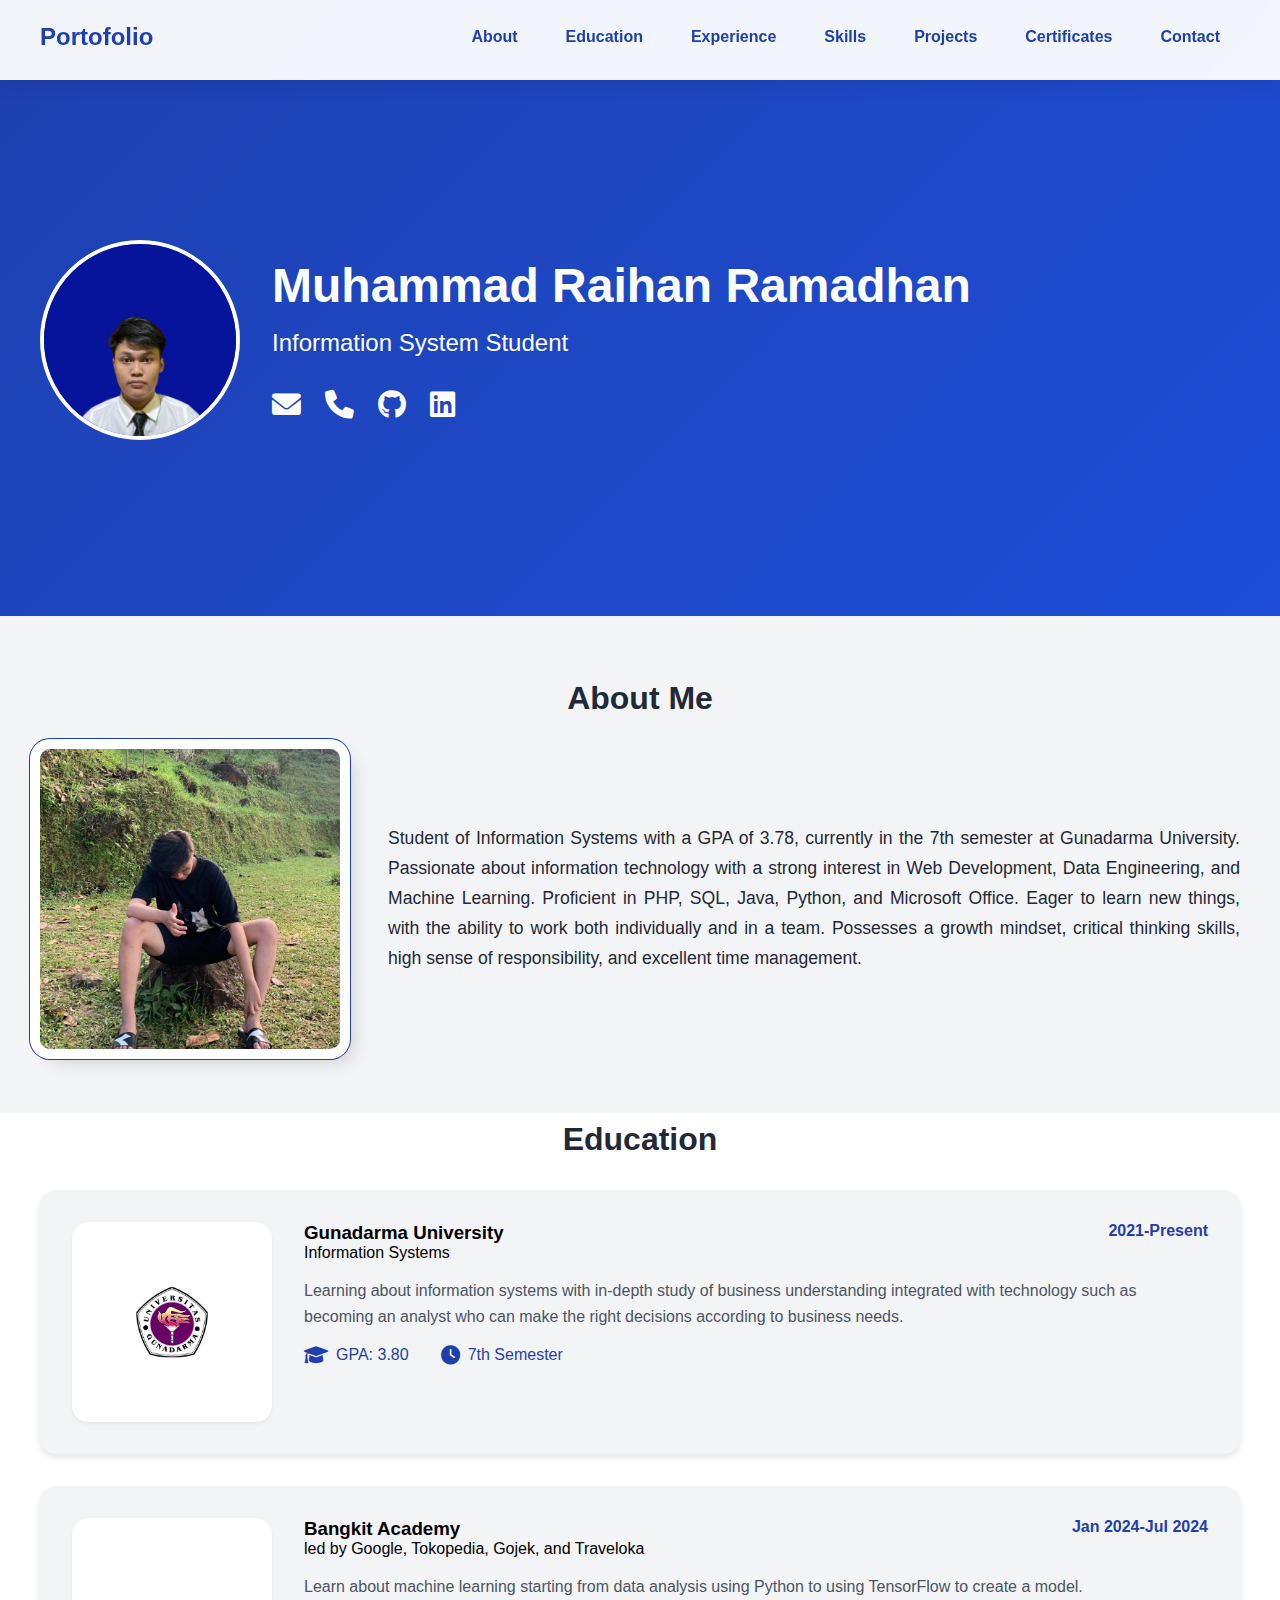
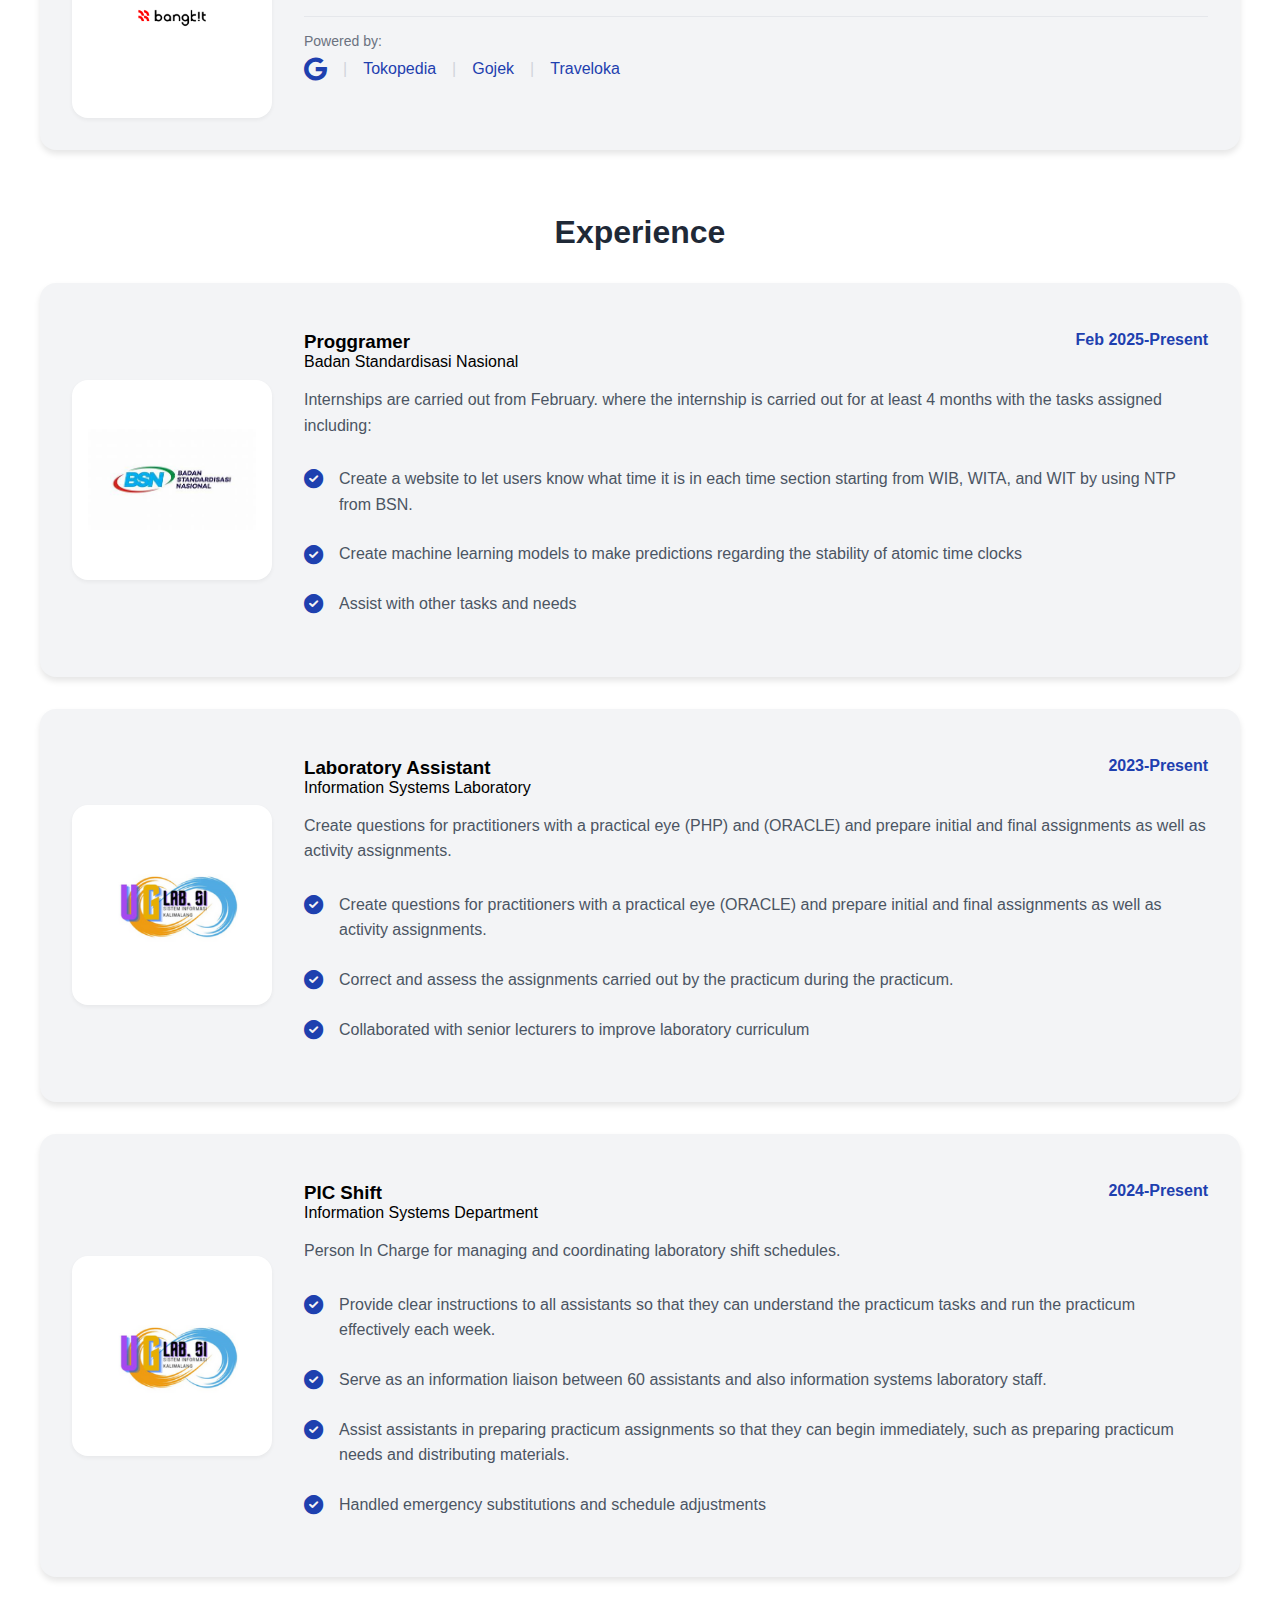
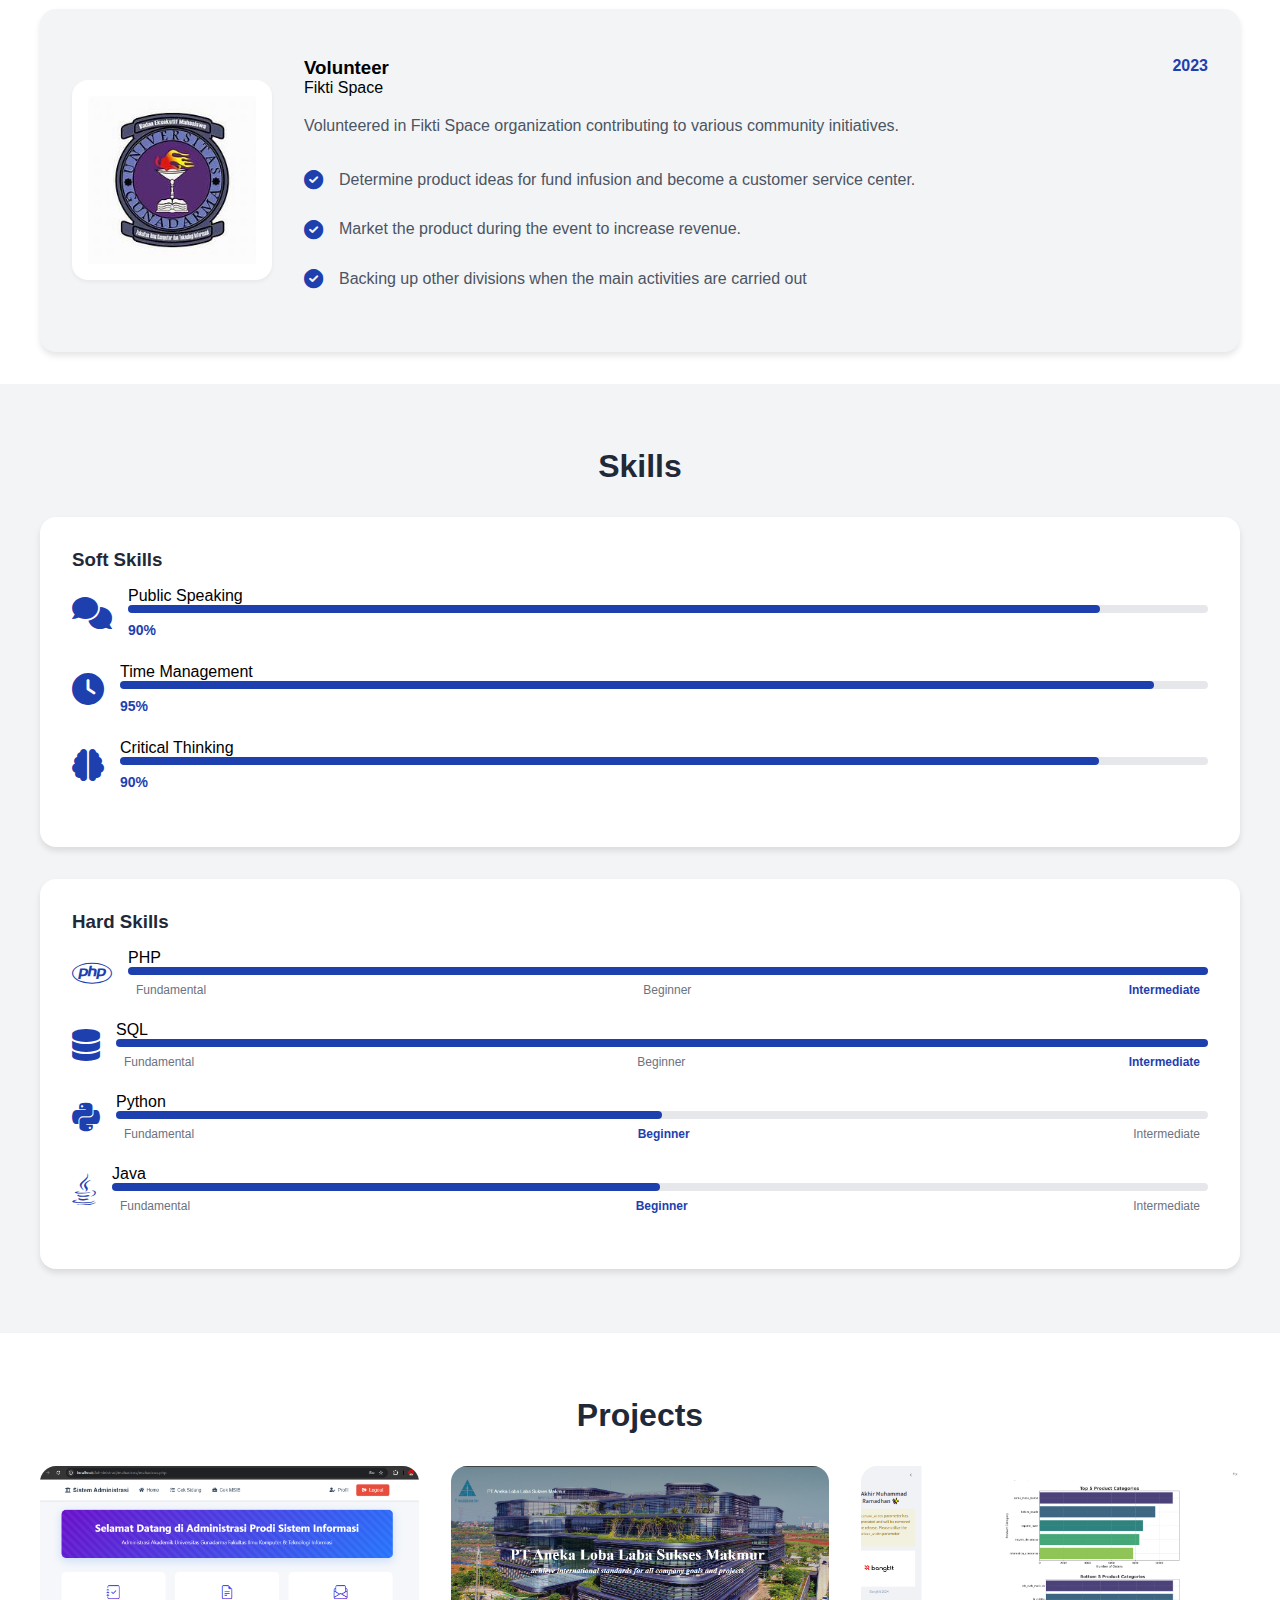
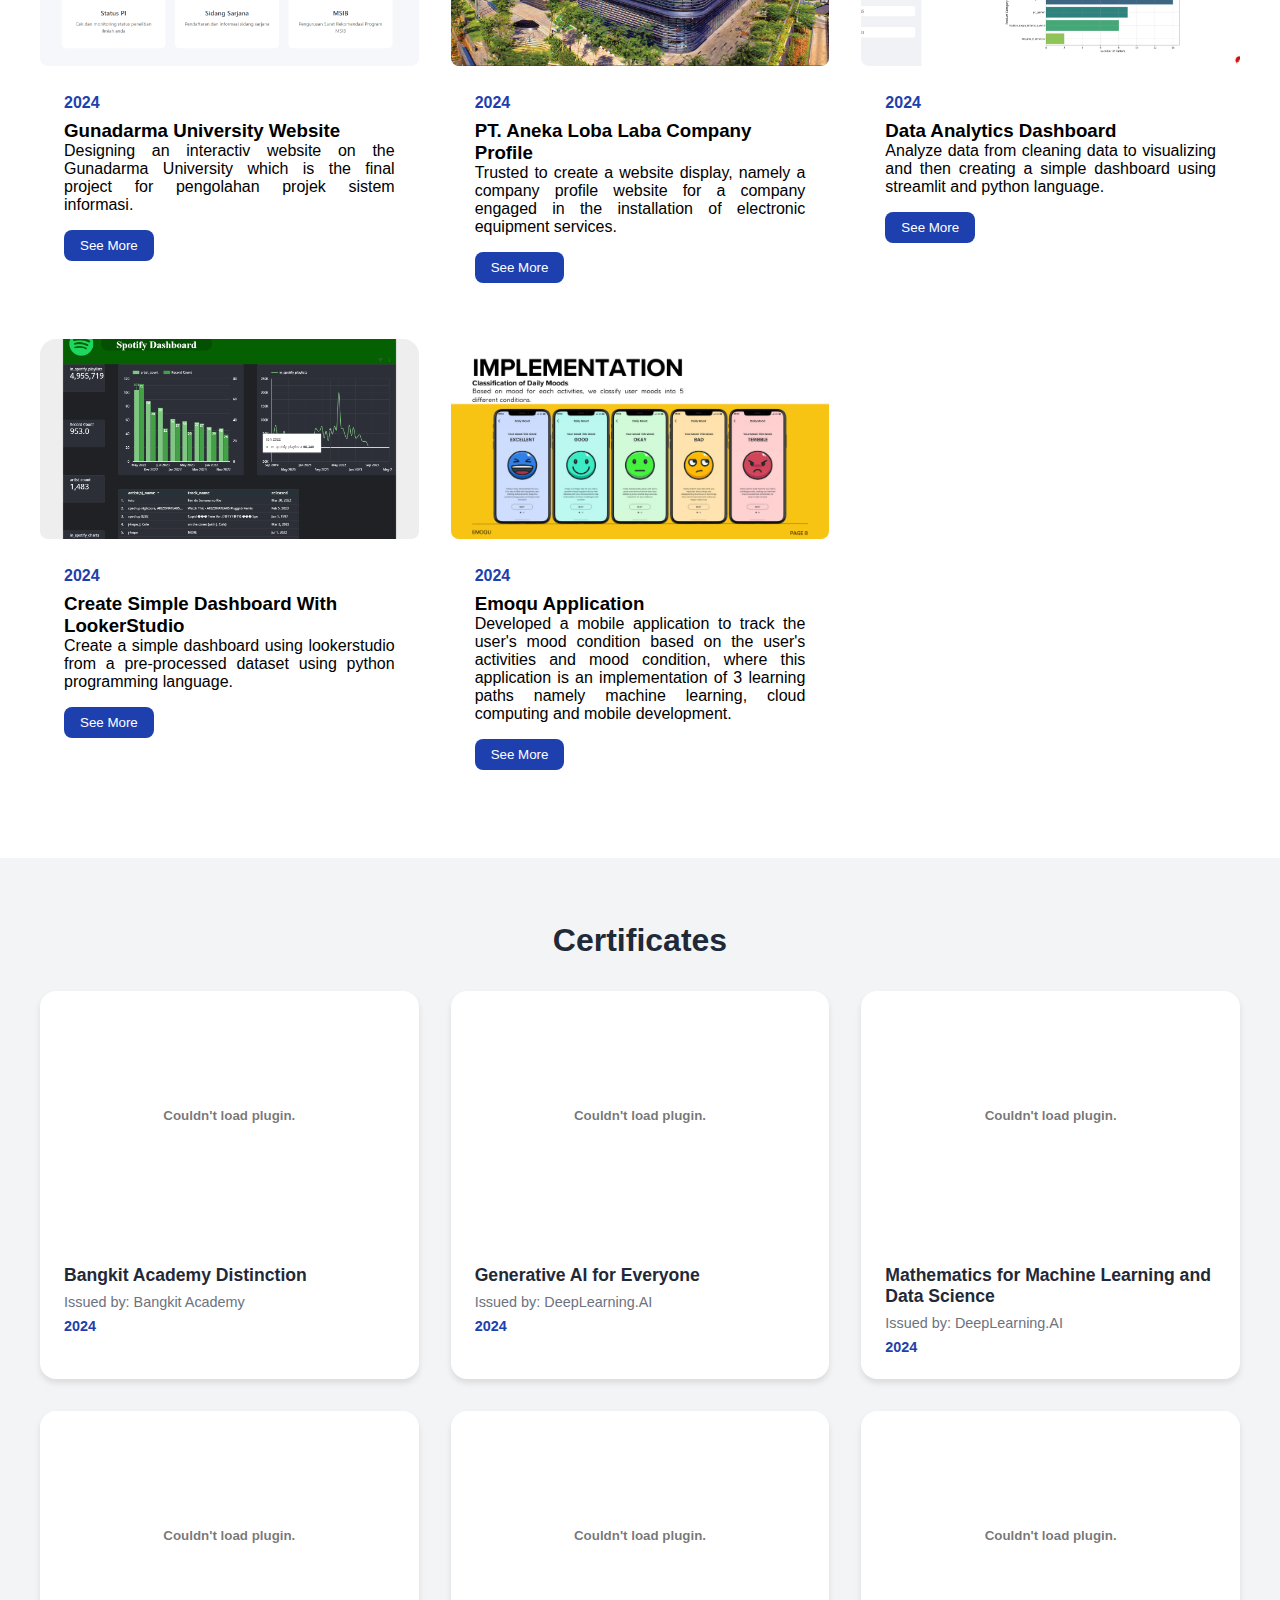
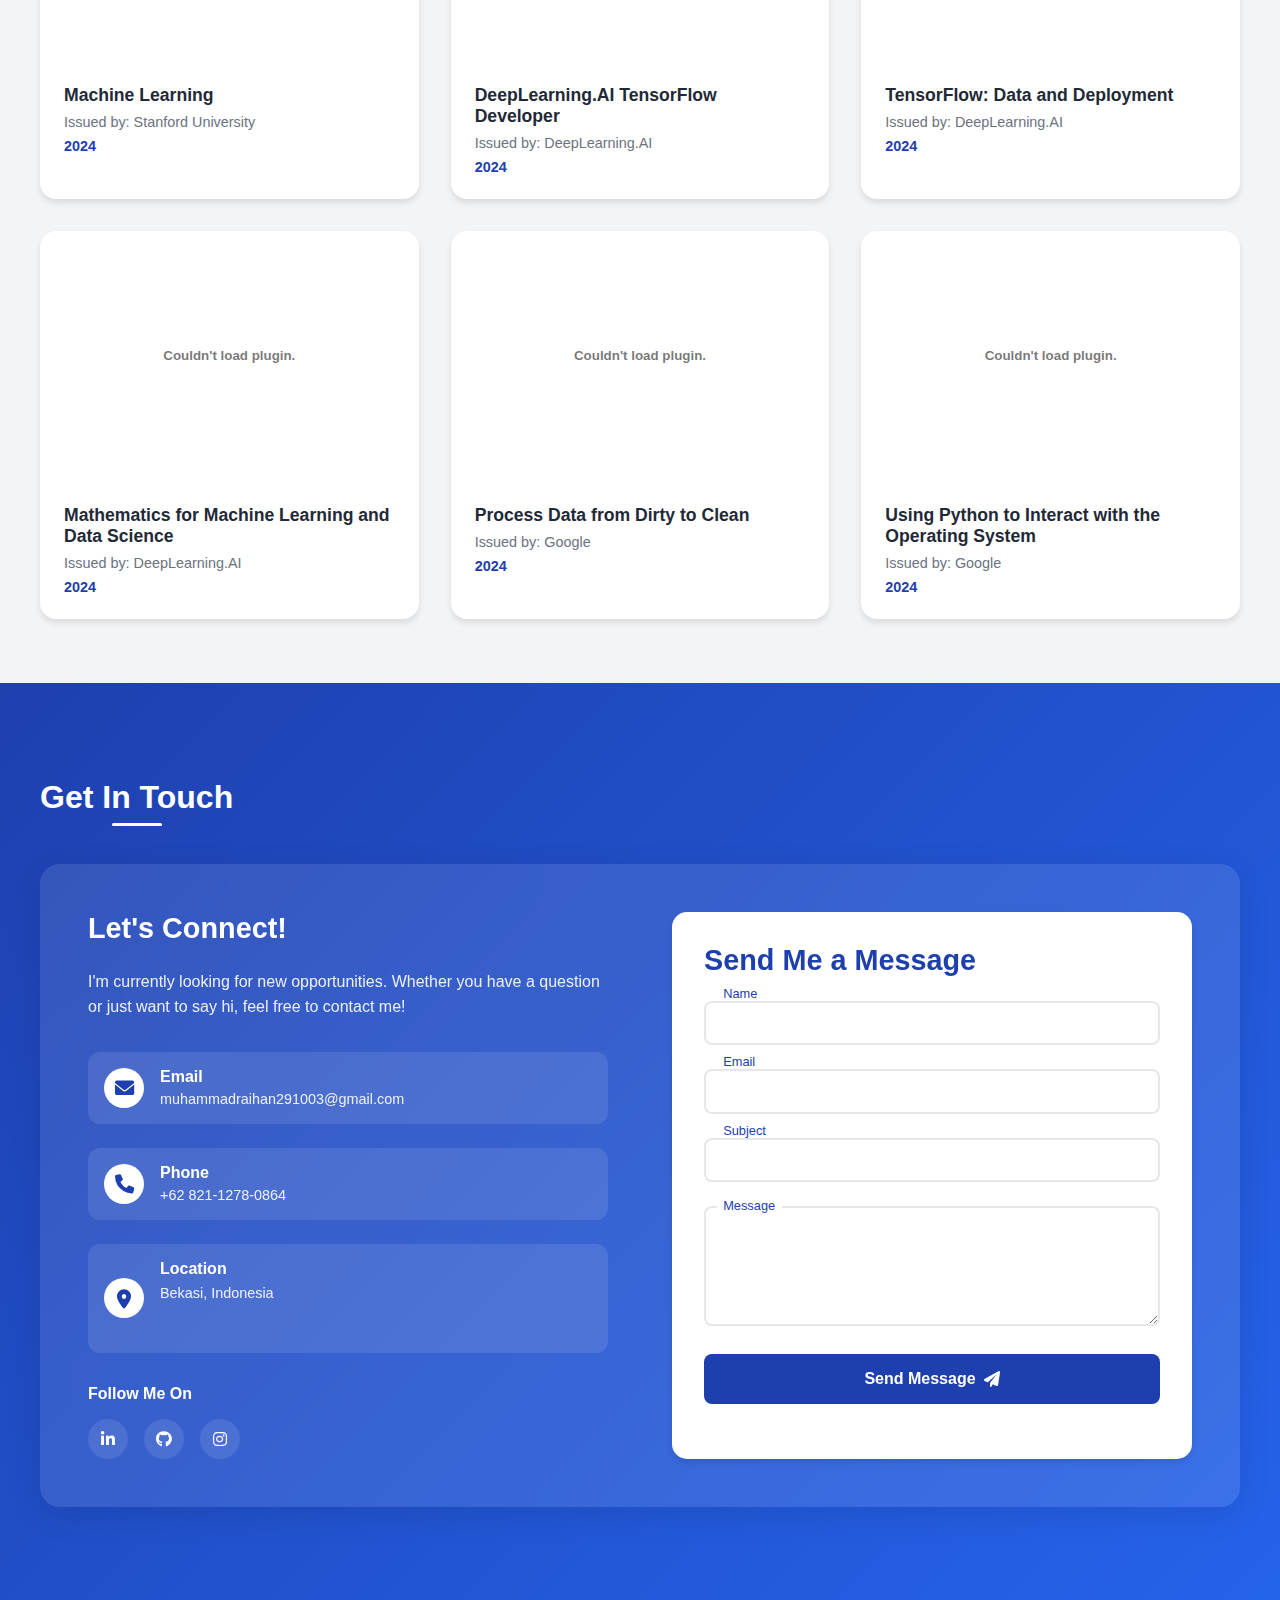
==== portofolio.html @ 4ca91f0f "Add Files" ====
<!DOCTYPE html>
<html lang="en">
  <head>
    <meta charset="UTF-8" />
    <meta name="viewport" content="width=device-width, initial-scale=1.0" />
    <title>Muhammad Raihan Ramadhan - Portfolio</title>
    <link
      rel="stylesheet"
      href="https://cdnjs.cloudflare.com/ajax/libs/font-awesome/6.0.0/css/all.min.css"
    />
    <link rel="icon" href="images\LogoPorto.png" type="image/png"/>
    <link rel="stylesheet" href="style.css" />
    <script src="https://cdn.jsdelivr.net/npm/@emailjs/browser@3/dist/email.min.js"></script>
    <script src="https://cdnjs.cloudflare.com/ajax/libs/gsap/3.12.2/gsap.min.js"></script>

  </head>

  <style>
  .success-animation {
  position: fixed;
  top: 50%;
  left: 50%;
  transform: translate(-50%, -50%);
  background: rgba(255, 255, 255, 0.95);
  padding: 2rem;
  border-radius: 10px;
  box-shadow: 0 0 20px rgba(0, 0, 0, 0.1);
  z-index: 1000;
  text-align: center;
}

.success-checkmark {
  width: 80px;
  height: 80px;
  margin: 0 auto;
}

.success-checkmark .check-icon {
  width: 80px;
  height: 80px;
  position: relative;
  border-radius: 50%;
  box-sizing: content-box;
  border: 4px solid #4caf50;
}

.success-checkmark .check-icon::before {
  top: 3px;
  left: -2px;
  width: 30px;
  transform-origin: 100% 50%;
  border-radius: 100px 0 0 100px;
}

.success-checkmark .check-icon::after {
  top: 0;
  left: 30px;
  width: 60px;
  transform-origin: 0 50%;
  border-radius: 0 100px 100px 0;
  animation: rotate-circle 4.25s ease-in;
}

.success-checkmark .check-icon::before,
.success-checkmark .check-icon::after {
  content: "";
  height: 100px;
  position: absolute;
  background: #ffffff;
  transform: rotate(-45deg);
}

.success-checkmark .check-icon .icon-line {
  height: 5px;
  background-color: #4caf50;
  display: block;
  border-radius: 2px;
  position: absolute;
  z-index: 10;
}

.success-checkmark .check-icon .icon-line.line-tip {
  top: 46px;
  left: 14px;
  width: 25px;
  transform: rotate(45deg);
  animation: icon-line-tip 0.75s;
}

.success-checkmark .check-icon .icon-line.line-long {
  top: 38px;
  right: 8px;
  width: 47px;
  transform: rotate(-45deg);
  animation: icon-line-long 0.75s;
}

.success-checkmark .check-icon .icon-circle {
  top: -4px;
  left: -4px;
  z-index: 10;
  width: 80px;
  height: 80px;
  border-radius: 50%;
  position: absolute;
  box-sizing: content-box;
  border: 4px solid rgba(76, 175, 80, 0.5);
}

.success-checkmark .check-icon .icon-fix {
  top: 8px;
  width: 5px;
  left: 26px;
  z-index: 1;
  height: 85px;
  position: absolute;
  transform: rotate(-45deg);
  background-color: #ffffff;
}
  </style>

  <body>

    <!-- Navigation Bar HTML -->
<nav class="main-nav">
  <div class="nav-container">
    <div class="nav-logo">
      <a href="#" class="logo-text">Portofolio</a>
    </div>
    <div class="nav-links">
      <a href="#about" class="nav-link">
        <!-- <span class="nav-icon"><i class="fas fa-user"></i></span> -->
        <span class="nav-text">About</span>
      </a>
      <a href="#education" class="nav-link">
        <!-- <span class="nav-icon"><i class="fas fa-graduation-cap"></i></span> -->
        <span class="nav-text">Education</span>
      </a>
      <a href="#experience" class="nav-link">
        <!-- <span class="nav-icon"><i class="fas fa-graduation-cap"></i></span> -->
        <span class="nav-text">Experience</span>
      </a>
      <a href="#skills" class="nav-link">
        <!-- <span class="nav-icon"><i class="fas fa-chart-bar"></i></span> -->
        <span class="nav-text">Skills</span>
      </a>
      <a href="#project" class="nav-link">
        <!-- <span class="nav-icon"><i class="fas fa-code"></i></span> -->
        <span class="nav-text">Projects</span>
      </a>
      <a href="#certificates" class="nav-link">
        <span class="nav-text">Certificates</span>
      </a>
      <a href="#contact" class="nav-link">
        <!-- <span class="nav-icon"><i class="fas fa-envelope"></i></span> -->
        <span class="nav-text">Contact</span>
      </a>
      <div class="nav-indicator"></div>
    </div>
  </div>
</nav>
    
    <!-- Hero Section -->
    <section class="hero">
      <div class="hero-content">
        <img
          src="images\profil.jpg"
          alt="Muhammad Raihan Ramadhan"
          class="profile-pic"
        />
        <div class="hero-text">
          <h1>Muhammad Raihan Ramadhan</h1>
          <p>Information System Student</p>
          <div class="social-links">
            <a href="mailto:muhammadraihan291003@gmail.com" title="Email">
              <i class="fas fa-envelope"></i>
            </a>
            <a href="tel:+6282112780864" title="Phone">
              <i class="fas fa-phone"></i>
            </a>
            <a href="https://github.com/raihanrama" title="GitHub">
              <i class="fab fa-github"></i>
            </a>
            <a href="https://www.linkedin.com/in/muhammad-raihan-ramadhan-3735b5293/" title="LinkedIn">
              <i class="fab fa-linkedin"></i>
            </a>
          </div>
        </div>
      </div>
    </section>

    <!-- About Section -->
    <section id = "about" class="about">
      <div class="container">
        <h2 class="section-title">About Me</h2>
        <div class="about-content">
          <div class="photo-frame">
            <div class="frame-border">
              <img
                src="images\about.jpeg"
                alt="Muhammad Raihan Ramadhan"
                class="about-photo"
              />
              <div class="frame-overlay"></div>
            </div>
          </div>
          <div class="about-text">
            <p>
              Student of Information Systems with a GPA of 3.78, currently in
              the 7th semester at Gunadarma University. Passionate about
              information technology with a strong interest in Web Development,
              Data Engineering, and Machine Learning. Proficient in PHP, SQL,
              Java, Python, and Microsoft Office. Eager to learn new things,
              with the ability to work both individually and in a team.
              Possesses a growth mindset, critical thinking skills, high sense
              of responsibility, and excellent time management.
            </p>
          </div>
        </div>
      </div>
    </section>

        <!-- Education Section -->
        <section id = "education" class="education" style="background: white;">
          <div class="container">
            <h2 class="section-title">Education</h2>
            <div class="education-card">
              <div class="education-content">
                <div class="education-logo">
                  <img
                    src="images\Gundar.jpg"
                    alt="Gunadarma University Logo"
                    class="institution-logo"
                  />
                </div>
                <div class="education-details">
                  <div class="education-header">
                    <div>
                      <h3>Gunadarma University</h3>
                      <p>Information Systems</p>
                    </div>
                    <p class="education-year">2021-Present</p>
                  </div>
                  <p class="education-description">
                    Learning about information systems with in-depth study of
                    business understanding integrated with technology such as
                    becoming an analyst who can make the right decisions according
                    to business needs.
                  </p>
                  <div class="education-stats">
                    <div class="stat-item">
                      <i class="fas fa-graduation-cap"></i>
                      <span>GPA: 3.80</span>
                    </div>
                    <div class="stat-item">
                      <i class="fas fa-clock"></i>
                      <span>7th Semester</span>
                    </div>
                  </div>
                </div>
              </div>
            </div>
            <div class="education-card">
              <div class="education-content">
                <div class="education-logo">
                  <img
                    src="images\bangkit.png"
                    alt="Bangkit Academy Logo"
                    class="institution-logo"
                  />
                </div>
                <div class="education-details">
                  <div class="education-header">
                    <div>
                      <h3>Bangkit Academy</h3>
                      <p>led by Google, Tokopedia, Gojek, and Traveloka</p>
                    </div>
                    <p class="education-year">Jan 2024-Jul 2024</p>
                  </div>
                  <p class="education-description">
                    Learn about machine learning starting from data analysis using
                    Python to using TensorFlow to create a model.
                  </p>
                  <div class="partners">
                    <span class="partner-label">Powered by:</span>
                    <div class="partner-logos">
                      <i class="fab fa-google" title="Google"></i>
                      <span class="partner-divider">|</span>
                      <span class="partner-text">Tokopedia</span>
                      <span class="partner-divider">|</span>
                      <span class="partner-text">Gojek</span>
                      <span class="partner-divider">|</span>
                      <span class="partner-text">Traveloka</span>
                    </div>
                  </div>
                </div>
              </div>
            </div>
          </div>
        </section>

        <!-- Experience Section -->
<section id="experience" class="experience" style="background: white;">
  <div class="container">
    <h2 class="section-title">Experience</h2>

            <!-- BSN Proggramer Experience -->
            <div class="experience-card">
              <div class="experience-content">
                <div class="experience-logo">
                  <img
                    src="images\BSN.jpeg"
                    alt="BSN Logo"
                    class="institution-logo"
                  />
                </div>
                <div class="experience-details">
                  <div class="experience-header">
                    <div>
                      <h3>Proggramer</h3>
                      <p>Badan Standardisasi Nasional</p>
                    </div>
                    <p class="experience-year">Feb 2025-Present</p>
                  </div>
                  <div class="experience-description">
                    <p>Internships are carried out from February. where the internship is carried out for at least 4 months with the tasks assigned including:</p>
                    <ul class="experience-points">
                      <li>
                        <i class="fas fa-check-circle"></i>
                        <span>Create a website to let users know what time it is in each time section starting from WIB, WITA, and WIT by using NTP from BSN.</span>
                      </li>
                      <li>
                        <i class="fas fa-check-circle"></i>
                        <span>Create machine learning models to make predictions regarding the stability of atomic time clocks</span>
                      </li>
                      <li>
                        <i class="fas fa-check-circle"></i>
                        <span>Assist with other tasks and needs</span>
                      </li>
                    </ul>
                  </div>
                </div>
              </div>
            </div>
    
    <!-- Laboratory Assistant Experience -->
    <div class="experience-card">
      <div class="experience-content">
        <div class="experience-logo">
          <img
            src="images\labsi.png"
            alt="Laboratory Logo"
            class="institution-logo"
          />
        </div>
        <div class="experience-details">
          <div class="experience-header">
            <div>
              <h3>Laboratory Assistant</h3>
              <p>Information Systems Laboratory</p>
            </div>
            <p class="experience-year">2023-Present</p>
          </div>
          <div class="experience-description">
            <p>Create questions for practitioners with a practical eye (PHP) and (ORACLE) and prepare initial and final assignments as well as activity assignments.</p>
            <ul class="experience-points">
              <li>
                <i class="fas fa-check-circle"></i>
                <span>Create questions for practitioners with a practical eye (ORACLE) and prepare initial and final assignments as well as activity assignments.</span>
              </li>
              <li>
                <i class="fas fa-check-circle"></i>
                <span>Correct and assess the assignments carried out by the practicum during the practicum.</span>
              </li>
              <li>
                <i class="fas fa-check-circle"></i>
                <span>Collaborated with senior lecturers to improve laboratory curriculum</span>
              </li>
            </ul>
          </div>
        </div>
      </div>
    </div>

    <!-- PIC Shift Experience -->
    <div class="experience-card">
      <div class="experience-content">
        <div class="experience-logo">
          <img
            src="images\labsi.png"
            alt="PIC Shift Logo"
            class="institution-logo"
          />
        </div>
        <div class="experience-details">
          <div class="experience-header">
            <div>
              <h3>PIC Shift</h3>
              <p>Information Systems Department</p>
            </div>
            <p class="experience-year">2024-Present</p>
          </div>
          <div class="experience-description">
            <p>Person In Charge for managing and coordinating laboratory shift schedules.</p>
            <ul class="experience-points">
              <li>
                <i class="fas fa-check-circle"></i>
                <span>Provide clear instructions to all assistants so that they can understand the practicum tasks and run the practicum effectively each week. 
                </span>
              </li>
              <li>
                <i class="fas fa-check-circle"></i>
                <span>Serve as an information liaison between 60 assistants and also information systems laboratory staff.</span>
              </li>
              <li>
                <i class="fas fa-check-circle"></i>
                <span>Assist assistants in preparing practicum assignments so that they can begin immediately, such as preparing practicum needs and distributing materials.</span>
              </li>
              <li>
                <i class="fas fa-check-circle"></i>
                <span>Handled emergency substitutions and schedule adjustments</span>
              </li>
            </ul>
          </div>
        </div>
      </div>
    </div>

    <!-- Volunteer Fikti Space Experience -->
    <div class="experience-card">
      <div class="experience-content">
        <div class="experience-logo">
          <img
            src="images\Bem.png"
            alt="Fikti Space Logo"
            class="institution-logo"
          />
        </div>
        <div class="experience-details">
          <div class="experience-header">
            <div>
              <h3>Volunteer</h3>
              <p>Fikti Space</p>
            </div>
            <p class="experience-year">2023</p>
          </div>
          <div class="experience-description">
            <p>Volunteered in Fikti Space organization contributing to various community initiatives.</p>
            <ul class="experience-points">
              <li>
                <i class="fas fa-check-circle"></i>
                <span>Determine product ideas for fund infusion and become a customer service center.</span>
              </li>
              <li>
                <i class="fas fa-check-circle"></i>
                <span>Market the product during the event to increase revenue.</span>
              </li>
              <li>
                <i class="fas fa-check-circle"></i>
                <span>Backing up other divisions when the main activities are carried out</span>
              </li>
            </ul>
          </div>
        </div>
      </div>
    </div>
  </div>
</section>

    <!-- Skills Section -->
    <section id = "skills" class="skills">
      <div class="container">
        <h2 class="section-title">Skills</h2>
        <div class="skills-grid">
          <div class="skill-category">
            <h3>Soft Skills</h3>
            <div class="skill-item">
              <i class="fas fa-comments skill-icon"></i>
              <div class="skill-info">
                <p>Public Speaking</p>
                <div class="progress-bar">
                  <div
                    class="progress"
                    style="width: 90%"
                    data-tooltip="90%"
                  ></div>
                </div>
                <span class="skill-percentage">90%</span>
              </div>
            </div>
            <div class="skill-item">
              <i class="fas fa-clock skill-icon"></i>
              <div class="skill-info">
                <p>Time Management</p>
                <div class="progress-bar">
                  <div
                    class="progress"
                    style="width: 95%"
                    data-tooltip="95%"
                  ></div>
                </div>
                <span class="skill-percentage">95%</span>
              </div>
            </div>
            <div class="skill-item">
              <i class="fas fa-brain skill-icon"></i>
              <div class="skill-info">
                <p>Critical Thinking</p>
                <div class="progress-bar">
                  <div
                    class="progress"
                    style="width: 90%"
                    data-tooltip="90%"
                  ></div>
                </div>
                <span class="skill-percentage">90%</span>
              </div>
            </div>
          </div>
          
          <div class="skill-category">
            <h3>Hard Skills</h3>
            <div class="skill-item">
              <i class="fab fa-php skill-icon"></i>
              <div class="skill-info">
                <p>PHP</p>
                <div class="progress-container">
                  <div class="progress-bar">
                    <div class="progress" style="width: 100%"></div>
                  </div>
                  <div class="skill-levels">
                    <span class="level">Fundamental</span>
                    <span class="level">Beginner</span>
                    <span class="level active">Intermediate</span>
                  </div>
                </div>
              </div>
            </div>
            <div class="skill-item">
              <i class="fas fa-database skill-icon"></i>
              <div class="skill-info">
                <p>SQL</p>
                <div class="progress-container">
                  <div class="progress-bar">
                    <div class="progress" style="width: 100%"></div>
                  </div>
                  <div class="skill-levels">
                    <span class="level">Fundamental</span>
                    <span class="level">Beginner</span>
                    <span class="level active">Intermediate</span>
                  </div>
                </div>
              </div>
            </div>
            <div class="skill-item">
              <i class="fab fa-python skill-icon"></i>
              <div class="skill-info">
                <p>Python</p>
                <div class="progress-container">
                  <div class="progress-bar">
                    <div class="progress" style="width: 50%"></div>
                  </div>
                  <div class="skill-levels">
                    <span class="level">Fundamental</span>
                    <span class="level active">Beginner</span>
                    <span class="level">Intermediate</span>
                  </div>
                </div>
              </div>
            </div>
            <div class="skill-item">
              <i class="fab fa-java skill-icon"></i>
              <div class="skill-info">
                <p>Java</p>
                <div class="progress-container">
                  <div class="progress-bar">
                    <div class="progress" style="width: 50%"></div>
                  </div>
                  <div class="skill-levels">
                    <span class="level">Fundamental</span>
                    <span class="level active">Beginner</span>
                    <span class="level">Intermediate</span>
                  </div>
                </div>
              </div>
            </div>
          </div>
        </div>
      </div>
    </section>

    <!-- Projects Section -->
    <section id = "project" class="projects">
      <div class="container">
        <h2 class="section-title">Projects</h2>
        <div class="projects-grid">
          <!-- Gunadarma Project Card -->
          <div class="project-card">
            <img
              src="images\Gunadarma.png"
              alt="Administrasi Gunadarma University Website"
              class="project-image"
            />
            <div class="project-content">
              <div class="project-year">2024</div>
              <h3>Gunadarma University Website</h3>
              <p>
                Designing an interactiv website on the Gunadarma
                University which is the final project for pengolahan projek sistem informasi.
              </p>
              <button
                class="see-more-btn"
                onclick="openModal('gunadarma-modal')"
              >
                See More
              </button>
            </div>
          </div>

          <!-- Loba Laba Project Card -->
          <div class="project-card">
            <img
              src="images\loba-laba.png"
              alt="PT. Aneka Loba Laba Company Profile"
              class="project-image"
            />
            <div class="project-content">
              <div class="project-year">2024</div>
              <h3>PT. Aneka Loba Laba Company Profile</h3>
              <p>
                Trusted to create a website display, namely a company profile
                website for a company engaged in the installation of electronic
                equipment services.
              </p>
              <button
                class="see-more-btn"
                onclick="openModal('lobalaba-modal')"
              >
                See More
              </button>
            </div>
          </div>

          <!-- Analytics Dashboard Project Card -->
          <div class="project-card">
            <img
              src="images\treamlit.png"
              alt="Data Analytics Dashboard"
              class="project-image"
            />
            <div class="project-content">
              <div class="project-year">2024</div>
              <h3>Data Analytics Dashboard</h3>
              <p>
                Analyze data from cleaning data to visualizing and then creating
                a simple dashboard using streamlit and python language.
              </p>
              <button
                class="see-more-btn"
                onclick="openModal('dashboard-modal')"
              >
                See More
              </button>
            </div>
          </div>
          <div class="project-card">
            <img
              src="images\Looker1.png" 
              alt="Dashboard Projek"
              class="project-image"
            />
            <div class="project-content">
              <div class="project-year">2024</div>
              <h3>Create Simple Dashboard With LookerStudio</h3>
              <p>
                Create a simple dashboard using lookerstudio from a pre-processed dataset using python programming language.
              </p>
              <button
                class="see-more-btn"
                onclick="openModal('ml-modal')"
              >
                See More
              </button>
            </div>
          </div>
          
          <!-- Mobile App Project Card -->
          <div class="project-card">
            <img
              src="images\Emoqu4.png"
              alt="Emoqu Application"
              class="project-image"
            />
            <div class="project-content">
              <div class="project-year">2024</div>
              <h3>Emoqu Application</h3>
              <p>
                Developed a mobile application to track the user's mood condition based on the user's activities and mood condition, where this application is an implementation of 3 learning paths namely machine learning, cloud computing and mobile development.
              </p>
              <button
                class="see-more-btn"
                onclick="openModal('mobile-modal')"
              >
                See More
              </button>
            </div>
          </div>
        </div>
      </div>

      <!-- Modal Templates -->
      <div id="gunadarma-modal" class="modal">
        <div class="modal-content">
          <span class="close-btn" onclick="closeModal('gunadarma-modal')"
            >&times;</span
          >
          <h2>Gunadarma University Website UI</h2>
            <div class="project-slider">
              <div class="slides">
                <img src="images\Gunadarma.png" alt="Project Image 1" />
                <img src="images\Gundar2.png" alt="Project Image 2" />
                <img src="images\Gundar3.png" alt="Project Image 3" />
              </div>
              <button
                class="slider-btn prev"
                onclick="slideImage('gunadarma-modal', -1)"
              >
                ❮
              </button>
              <button
                class="slider-btn next"
                onclick="slideImage('gunadarma-modal', 1)"
              >
                ❯
              </button>
            </div>
          </div>
        </div>
      </div>

      <div id="lobalaba-modal" class="modal">
        <div class="modal-content">
          <span class="close-btn" onclick="closeModal('lobalaba-modal')"
            >&times;</span
          >
          <h2>PT. Aneka Loba Laba Company Profile</h2>
            <div class="project-slider">
              <div class="slides">
                <img src="images\loba-laba.png" alt="Project Image 1" />
                <img src="images\loba-laba2.png" alt="Project Image 2" />
                <img src="images\loba-laba3.png" alt="Project Image 3" />
              </div>
              <button
                class="slider-btn prev"
                onclick="slideImage('lobalaba-modal', -1)"
              >
                ❮
              </button>
              <button
                class="slider-btn next"
                onclick="slideImage('lobalaba-modal', 1)"
              >
                ❯
              </button>
            </div>
          </div>
        </div>
      </div>

      <div id="dashboard-modal" class="modal">
        <div class="modal-content">
          <span class="close-btn" onclick="closeModal('dashboard-modal')"
            >&times;</span
          >
          <h2>Data Analytics Dashboard</h2>
            <div class="project-slider">
              <div class="slides">
                <img src="images\treamlit.png" alt="Project Image 1" />
              </div>
              <button
                class="slider-btn prev"
                onclick="slideImage('dashboard-modal', -1)"
              >
                ❮
              </button>
              <button
                class="slider-btn next"
                onclick="slideImage('dashboard-modal', 1)"
              >
                ❯
              </button>
            </div>
          </div>
        </div>
        <div id="ml-modal" class="modal">
          <div class="modal-content">
            <span class="close-btn" onclick="closeModal('ml-modal')"
              >&times;</span
            >
            <h2>Data Analytics Dashboard</h2>
              <div class="project-slider">
                <div class="slides">
                  <img src="images\Looker1.png" alt="Project Image 1" />
                  <img src="images\Looker2.png" alt="Project Image 1" />
                </div>
                <button
                  class="slider-btn prev"
                  onclick="slideImage('ml-modal', -1)"
                >
                  ❮
                </button>
                <button
                  class="slider-btn next"
                  onclick="slideImage('ml-modal', 1)"
                >
                  ❯
                </button>
              </div>
            </div>
          </div>
        </div>
        <div id="mobile-modal" class="modal">
          <div class="modal-content">
            <span class="close-btn" onclick="closeModal('mobile-modal')">&times;</span>
            <h2>Emoqu Application</h2>
            <div class="project-slider">
              <div class="slides">
                <img src="images\Emoquu.png" alt="ML Project Image 1" />
                <img src="images\Emoqu1.png" alt="ML Project Image 2" />
                <img src="images\Emoqu2.png" alt="ML Project Image 3" />
                <img src="images\Emoqu3.png" alt="ML Project Image 4" />
              </div>
              <button
                class="slider-btn prev"
                onclick="slideImage('mobile-modal', -1)"
              >
                ❮
              </button>
              <button
                class="slider-btn next"
                onclick="slideImage('mobile-modal', 1)"
              >
                ❯
              </button>
            </div>
          </div>
        </div>
      </div>
    </section>

    

    <!-- Certificates Section -->
<section id="certificates" class="certificates" style="background: var(--light-bg); padding: 4rem 2rem;">
  <div class="container">
    <h2 class="section-title">Certificates</h2>
    <div class="certificates-grid">
      <!-- Certificate Card 1 -->
      <div class="certificate-card">
        <div class="certificate-preview">
          <embed src="Sertifikat\[Bangkit 2024 Batch 1] Certificate - M009D4KY2351.pdf" type="application/pdf" width="100%" height="200px" />
          <div class="certificate-overlay">
            <button class="view-btn" onclick="openCertModal('[Bangkit 2024 Batch 1] Certificate - M009D4KY2351.pdf')">
              <i class="fas fa-eye"></i>
            </button>
          </div>
        </div>
        <div class="certificate-info">
          <h3>Bangkit Academy Distinction</h3>
          <p>Issued by: Bangkit Academy</p>
          <p class="cert-date">2024</p>
        </div>
      </div>
      <div class="certificate-card">
        <div class="certificate-preview">
          <embed src="Sertifikat\generative AI.pdf" type="application/pdf" width="100%" height="200px" />
          <div class="certificate-overlay">
            <button class="view-btn" onclick="openCertModal('generative AI.pdf')">
              <i class="fas fa-eye"></i>
            </button>
          </div>
        </div>
        <div class="certificate-info">
          <h3>Generative AI for Everyone</h3>
          <p>Issued by: DeepLearning.AI</p>
          <p class="cert-date">2024</p>
        </div>
      </div>
      <div class="certificate-card">
        <div class="certificate-preview">
          <embed src="Sertifikat\Mathematics for Machine.pdf" type="application/pdf" width="100%" height="200px" />
          <div class="certificate-overlay">
            <button class="view-btn" onclick="openCertModal('Mathematics for Machine.pdf')">
              <i class="fas fa-eye"></i>
            </button>
          </div>
        </div>
        <div class="certificate-info">
          <h3>Mathematics for Machine
            Learning and Data
            Science
            </h3>
          <p>Issued by: DeepLearning.AI</p>
          <p class="cert-date">2024</p>
        </div>
      </div>
      <div class="certificate-card">
        <div class="certificate-preview">
          <embed src="Sertifikat\Machine Learning.pdf" type="application/pdf" width="100%" height="200px" />
          <div class="certificate-overlay">
            <button class="view-btn" onclick="openCertModal('Machine Learning.pdf')">
              <i class="fas fa-eye"></i>
            </button>
          </div>
        </div>
        <div class="certificate-info">
          <h3>Machine Learning</h3>
          <p>Issued by: Stanford University</p>
          <p class="cert-date">2024</p>
        </div>
      </div>
      <div class="certificate-card">
        <div class="certificate-preview">
          <embed src="Sertifikat\DeepLearning.AI.pdf" type="application/pdf" width="100%" height="200px" />
          <div class="certificate-overlay">
            <button class="view-btn" onclick="openCertModal('DeepLearning.AI.pdf')">
              <i class="fas fa-eye"></i>
            </button>
          </div>
        </div>
        <div class="certificate-info">
          <h3>DeepLearning.AI
            TensorFlow Developer
            </h3>
          <p>Issued by: DeepLearning.AI</p>
          <p class="cert-date">2024</p>
        </div>
      </div>
      <div class="certificate-card">
        <div class="certificate-preview">
          <embed src="Sertifikat\TensorFlow Data and.pdf" type="application/pdf" width="100%" height="200px" />
          <div class="certificate-overlay">
            <button class="view-btn" onclick="openCertModal('TensorFlow Data and.pdf')">
              <i class="fas fa-eye"></i>
            </button>
          </div>
        </div>
        <div class="certificate-info">
          <h3>TensorFlow: Data and
            Deployment</h3>
          <p>Issued by: DeepLearning.AI</p>
          <p class="cert-date">2024</p>
        </div>
      </div>
      <div class="certificate-card">
        <div class="certificate-preview">
          <embed src="Sertifikat\Data Scientis.pdf" type="application/pdf" width="100%" height="200px" />
          <div class="certificate-overlay">
            <button class="view-btn" onclick="openCertModal('Data Scientis.pdf')">
              <i class="fas fa-eye"></i>
            </button>
          </div>
        </div>
        <div class="certificate-info">
          <h3>Mathematics for Machine
            Learning and Data
            Science</h3>
          <p>Issued by: DeepLearning.AI</p>
          <p class="cert-date">2024</p>
        </div>
      </div>
      <div class="certificate-card">
        <div class="certificate-preview">
          <embed src="Sertifikat\Process Data from Dirty to Clean.pdf" type="application/pdf" width="100%" height="200px" />
          <div class="certificate-overlay">
            <button class="view-btn" onclick="openCertModal('Process Data from Dirty to Clean.pdf')">
              <i class="fas fa-eye"></i>
            </button>
          </div>
        </div>
        <div class="certificate-info">
          <h3>Process Data from Dirty to Clean
          </h3>
          <p>Issued by: Google</p>
          <p class="cert-date">2024</p>
        </div>
      </div>
      <div class="certificate-card">
        <div class="certificate-preview">
          <embed src="Sertifikat\Using Python to Interact with the Operating.pdf" type="application/pdf" width="100%" height="200px" />
          <div class="certificate-overlay">
            <button class="view-btn" onclick="openCertModal('Using Python to Interact with the Operating.pdf')">
              <i class="fas fa-eye"></i>
            </button>
          </div>
        </div>
        <div class="certificate-info">
          <h3>Using Python to Interact with the Operating
            System            
          </h3>
          <p>Issued by: Google</p>
          <p class="cert-date">2024</p>
        </div>
      </div>
      

    </div>
  </div>

  <!-- Certificate Modal -->
  <div id="certModal" class="cert-modal">
    <div class="cert-modal-content">
      <span class="cert-close-btn">&times;</span>
      <embed id="modalCertificate" src="" type="application/pdf" width="100%" height="100%" />
    </div>
  </div>
</section>


<!-- Contact Section -->
<section id="contact" class="contact">
  <div class="container">
    <h2 class="section-title">Get In Touch</h2>
    <div class="contact-wrapper">
      <div class="contact-info">
        <h3>Let's Connect!</h3>
        <p>I'm currently looking for new opportunities. Whether you have a question or just want to say hi, feel free to contact me!</p>
        
        <div class="contact-details">
          <div class="contact-item">
            <div class="contact-icon">
              <i class="fas fa-envelope"></i>
            </div>
            <div class="contact-text">
              <h4>Email</h4>
              <a href="mailto:muhammadraihan291003@gmail.com">muhammadraihan291003@gmail.com</a>
            </div>
          </div>
          
          <div class="contact-item">
            <div class="contact-icon">
              <i class="fas fa-phone"></i>
            </div>
            <div class="contact-text">
              <h4>Phone</h4>
              <a href="tel:+6282112780864">+62 821-1278-0864</a>
            </div>
          </div>
          
          <div class="contact-item">
            <div class="contact-icon">
              <i class="fas fa-map-marker-alt"></i>
            </div>
            <div class="contact-text">
              <h4>Location</h4>
              <p>Bekasi, Indonesia</p>
            </div>
          </div>
        </div>

        <div class="social-connect">
          <h4>Follow Me On</h4>
          <div class="social-icons">
            <a href="https://www.linkedin.com/in/muhammad-raihan-ramadhan-3735b5293/" class="social-icon" title="LinkedIn">
              <i class="fab fa-linkedin-in"></i>
            </a>
            <a href="https://github.com/raihanrama" class="social-icon" title="GitHub">
              <i class="fab fa-github"></i>
            </a>
            <a href="https://www.instagram.com/raihan.rndm?igsh=MXU3YnBwYWlmbnU4bg%3D%3D&utm_source=qr" class="social-icon" title="Instagram">
              <i class="fab fa-instagram"></i>
            </a>
          </div>
        </div>
      </div>

      <div class="contact-form">
        <h3>Send Me a Message</h3>
        <form id="contactForm">
          <div class="form-group">
            <input type="text" id="name">
            <label for="name">Name</label>
          </div>
          
          <div class="form-group">
            <input type="email" id="email">
            <label for="email">Email</label>
          </div>
          
          <div class="form-group">
            <input type="text" id="subject">
            <label for="subject">Subject</label>
          </div>
          
          <div class="form-group">
            <textarea id="message"></textarea>
            <label for="message">Message</label>
          </div>
          
          <button type="submit" class="submit-btn">
            <span>Send Message</span>
            <i class="fas fa-paper-plane"></i>
          </button>
        </form>
      </div>
    </div>
  </div>
</section>

  </body>
</html>
<script>
  // Modal Functions
  function openModal(modalId) {
    document.getElementById(modalId).style.display = "block";
    document.body.style.overflow = "hidden";
  }

  function closeModal(modalId) {
    document.getElementById(modalId).style.display = "none";
    document.body.style.overflow = "auto";
  }

  // Image Slider Functions
  const sliders = {};

  function initializeSlider(modalId) {
    const modal = document.getElementById(modalId);
    const slides = modal.querySelector(".slides");
    const images = slides.getElementsByTagName("img");

    sliders[modalId] = {
      currentSlide: 0,
      totalSlides: images.length,
    };

    // Set initial position
    updateSlidePosition(modalId);
  }

  function slideImage(modalId, direction) {
    const slider = sliders[modalId];
    slider.currentSlide =
      (slider.currentSlide + direction + slider.totalSlides) %
      slider.totalSlides;
    updateSlidePosition(modalId);
  }

  function updateSlidePosition(modalId) {
    const modal = document.getElementById(modalId);
    const slides = modal.querySelector(".slides");
    const currentSlide = sliders[modalId].currentSlide;
    slides.style.transform = `translateX(-${currentSlide * 100}%)`;
  }

  // Initialize all sliders when the page loads
  document.addEventListener("DOMContentLoaded", () => {
    ["gunadarma-modal", "lobalaba-modal", "dashboard-modal"].forEach(
      (modalId) => {
        initializeSlider(modalId);
      }
    );
  });

  // Close modal when clicking outside
  window.onclick = function (event) {
    if (event.target.classList.contains("modal")) {
      event.target.style.display = "none";
      document.body.style.overflow = "auto";
    }
  };

  // Smooth scrolling for navigation links
document.querySelectorAll('.nav-links a').forEach(link => {
  link.addEventListener('click', e => {
    e.preventDefault();
    const targetId = link.getAttribute('href');
    const targetSection = document.querySelector(targetId);
    
    if (targetSection) {
      targetSection.scrollIntoView({
        behavior: 'smooth'
      });
    }
  });
});

// Active link indicator and scroll effects
const sections = document.querySelectorAll('section[id]');
const navLinks = document.querySelectorAll('.nav-link');
const nav = document.querySelector('.main-nav');
const indicator = document.querySelector('.nav-indicator');

function updateNavigation() {
  const scrollY = window.scrollY + 100;
  
  // Update nav background on scroll
  if (scrollY > 100) {
    nav.classList.add('scrolled');
  } else {
    nav.classList.remove('scrolled');
  }
  
  // Update active link
  sections.forEach(section => {
    const sectionTop = section.offsetTop - 100;
    const sectionBottom = sectionTop + section.offsetHeight;
    
    if (scrollY >= sectionTop && scrollY < sectionBottom) {
      const currentId = section.getAttribute('id');
      navLinks.forEach(link => {
        link.classList.remove('active');
        if (link.getAttribute('href') === `#${currentId}`) {
          link.classList.add('active');
          
          // Update indicator position
          const linkRect = link.getBoundingClientRect();
          indicator.style.width = `${linkRect.width}px`;
          indicator.style.left = `${linkRect.left}px`;
          indicator.style.opacity = '1';
        }
      });
    }
  });
}

window.addEventListener('scroll', updateNavigation);
window.addEventListener('resize', updateNavigation);
document.addEventListener('DOMContentLoaded', updateNavigation);

// Certificate Modal Functions
function openCertModal(certId) {
  const modal = document.getElementById('certModal');
  const modalEmbed = document.getElementById('modalCertificate');
  
  // Set the source based on certId
  modalEmbed.src = `Sertifikat/${certId}`;
  modal.style.display = 'block';
  document.body.style.overflow = 'hidden';
  
  // Add animation class
  modal.classList.add('modal-open');
}

// Close modal when clicking the close button
document.querySelector('.cert-close-btn').onclick = function() {
  closeCertModal();
}

// Close modal when clicking outside
window.onclick = function(event) {
  const modal = document.getElementById('certModal');
  if (event.target == modal) {
    closeCertModal();
  }
}

// Close modal function
function closeCertModal() {
  const modal = document.getElementById('certModal');
  modal.style.display = 'none';
  document.body.style.overflow = 'auto';
  document.getElementById('modalCertificate').src = '';
}

// Escape key to close modal
document.addEventListener('keydown', function(event) {
  if (event.key === 'Escape') {
    closeCertModal();
  }
});

// Inisialisasi EmailJS
// Ganti "YOUR_PUBLIC_KEY" dengan public key EmailJS Anda
emailjs.init("HVWTmQ13-Ruddv5br");

// Fungsi untuk menampilkan animasi sukses
function showSuccessAnimation() {
  // Buat container untuk animasi
  const successContainer = document.createElement('div');
  successContainer.className = 'success-animation';
  successContainer.innerHTML = `
    <div class="success-checkmark">
      <div class="check-icon">
        <span class="icon-line line-tip"></span>
        <span class="icon-line line-long"></span>
        <div class="icon-circle"></div>
        <div class="icon-fix"></div>
      </div>
      <h3>Message Sent Successfully!</h3>
    </div>
  `;
  document.body.appendChild(successContainer);

  // Animasi menggunakan GSAP
  gsap.from('.success-checkmark', {
    scale: 0.5,
    opacity: 0,
    duration: 0.5,
    ease: "back.out(1.7)"
  });

  // Hapus animasi setelah 3 detik
  setTimeout(() => {
    gsap.to('.success-animation', {
      opacity: 0,
      duration: 0.3,
      onComplete: () => successContainer.remove()
    });
  }, 3000);
}

// Handle form submission
document.getElementById('contactForm').addEventListener('submit', function(e) {
  e.preventDefault();

  // Ambil nilai dari form
  const name = document.getElementById('name').value;
  const email = document.getElementById('email').value;
  const subject = document.getElementById('subject').value;
  const message = document.getElementById('message').value;

  // Tampilkan loading state pada tombol
  const submitBtn = document.querySelector('.submit-btn');
  const originalText = submitBtn.innerHTML;
  submitBtn.innerHTML = '<i class="fas fa-spinner fa-spin"></i> Sending...';
  submitBtn.disabled = true;

  // Kirim email menggunakan EmailJS
  // Ganti "YOUR_SERVICE_ID" dan "YOUR_TEMPLATE_ID" dengan ID dari EmailJS
  emailjs.send("service_re8m02p", "template_t27xcne", {
    from_name: name,
    from_email: email,
    subject: subject,
    message: message,
    to_email: "muhammadraihan291003@gmail.com"
  }).then(
    function(response) {
      console.log("SUCCESS", response);
      submitBtn.innerHTML = originalText;
      submitBtn.disabled = false;
      
      // Reset form
      document.getElementById('contactForm').reset();
      
      // Tampilkan animasi sukses
      showSuccessAnimation();
    },
    function(error) {
      console.log("FAILED", error);
      submitBtn.innerHTML = originalText;
      submitBtn.disabled = false;
      alert("Failed to send message. Please try again.");
    }
  );
});

</script>
---- style.css ----
* {
  margin: 0;
  padding: 0;
  box-sizing: border-box;
  font-family: "Segoe UI", Tahoma, Geneva, Verdana, sans-serif;
}

:root {
  --primary-color: #1e40af;
  --secondary-color: #1d4ed8;
  --light-bg: #f3f4f6;
  --dark-text: #1f2937;
}

/* Navigasi */
.main-nav {
  position: fixed;
  top: 0;
  left: 0;
  right: 0;
  background: rgba(255, 255, 255, 0.95);
  backdrop-filter: blur(10px);
  padding: 1rem 2rem;
  box-shadow: 0 2px 20px rgba(0, 0, 0, 0.1);
  z-index: 1000;
  transition: all 0.3s ease;
  height: 5rem;
}

section[id] {
  scroll-margin-top: 5rem; /* Sesuaikan dengan tinggi navbar Anda */
}

.main-nav.scrolled {
  padding: 1rem 2rem;
  background: rgba(255, 255, 255, 0.98);
}

.nav-container {
  max-width: 1200px;
  margin: 0 auto;
  display: flex;
  justify-content: space-between;
  align-items: center;
}

.nav-logo {
  flex-shrink: 0;
}

.logo-text {
  font-size: 1.5rem;
  font-weight: 700;
  color: var(--primary-color);
  text-decoration: none;
  transition: all 0.3s ease;
}

.logo-text:hover {
  transform: scale(1.05);
}

.nav-links {
  display: flex;
  gap: 0.5rem;
  position: relative;
}

.nav-link {
  text-decoration: none;
  color: #1e40af; /* Changed to match primary color */
  padding: 0.75rem 1.25rem; /* Increased padding */
  border-radius: 8px;
  transition: all 0.3s ease;
  display: flex;
  align-items: center;
  gap: 0.5rem; /* Increased gap */
  position: relative;
}

.nav-text {
  font-weight: 600;
}

.nav-link:hover {
  color: #1d4ed8; /* Changed hover color to secondary color */
  transform: translateY(-2px);
  background: rgba(30, 64, 175, 0.05); /* Added subtle hover background */
}

.nav-link:hover .nav-icon {
  opacity: 1;
  transform: scale(1.1);
}

.nav-link.active {
  color: #1d4ed8; /* Changed active color to secondary color */
  background: rgba(30, 64, 175, 0.1); /* Added subtle active background */
}

.nav-indicator {
  position: absolute;
  bottom: -5px;
  height: 3px;
  border-radius: 3px;
  transition: all 0.3s ease;
  opacity: 0;
}

/* Hero Section */
.hero {
  background: linear-gradient(
    135deg,
    var(--primary-color),
    var(--secondary-color)
  );
  color: white;
  padding-top: 15rem;
  padding-bottom: 11rem;
}

.hero-content {
  display: flex;
  align-items: center;
  gap: 2rem;
  max-width: 1200px;
  margin: 0 auto;
}

.profile-pic {
  width: 200px;
  height: 200px;
  border-radius: 50%;
  border: 4px solid white;
  object-fit: cover;
}

.hero-text {
  flex: 1;
}

.hero h1 {
  font-size: 3rem;
  margin-bottom: 1rem;
}

.hero p {
  font-size: 1.5rem;
  margin-bottom: 2rem;
}

.social-links {
  display: flex;
  gap: 1.5rem;
}

.social-links a {
  color: white;
  text-decoration: none;
  font-size: 1.8rem;
  transition: transform 0.3s, color 0.3s;
}

.social-links a:hover {
  color: #bfdbfe;
  transform: translateY(-3px);
}

.about,
.skills,
.projects,
.education,
.contact {
  padding-top: 0.5rem;
  padding-bottom: 2rem;
}

/* About Section */
.about {
  padding: 4rem 2rem;
  background: var(--light-bg);
}

.about-content {
  display: flex;
  align-items: center;
  gap: 3rem;
  max-width: 1200px;
  margin: 0 auto;
}

.photo-frame {
  flex-shrink: 0;
  width: 300px;
  height: 300px;
  perspective: 1000px;
}

.frame-border {
  position: relative;
  width: 100%;
  height: 100%;
  transform-style: preserve-3d;
  transition: transform 0.5s ease;
}

.photo-frame:hover .frame-border {
  transform: rotateY(10deg) rotateX(5deg);
}

.about-photo {
  width: 100%;
  height: 100%;
  object-fit: cover;
  border-radius: 10px;
  box-shadow: 0 0 0 10px white, 0 0 0 11px #1e40af,
    10px 10px 20px rgba(0, 0, 0, 0.2);
}

.frame-overlay {
  position: absolute;
  top: 0;
  left: 0;
  right: 0;
  bottom: 0;
  background: linear-gradient(
    45deg,
    rgba(30, 64, 175, 0.2),
    rgba(30, 64, 175, 0)
  );
  border-radius: 10px;
  opacity: 0;
  transition: opacity 0.3s ease;
}

.photo-frame:hover .frame-overlay {
  opacity: 1;
}

.about-text {
  flex: 1;
  font-size: 1.1rem;
  text-align: justify;
  line-height: 1.7;
  color: var(--dark-text);
}
.container {
  max-width: 1200px;
  margin: 0 auto;
}

.section-title {
  text-align: center;
  font-size: 2rem;
  margin-bottom: 2rem;
  color: var(--dark-text);
}

/* Experience Section */
.experience-card {
  background: var(--light-bg);
  padding: 2rem;
  border-radius: 1rem;
  margin-bottom: 2rem;
  box-shadow: 0 4px 6px rgba(0, 0, 0, 0.1);
  transition: transform 0.3s ease, box-shadow 0.3s ease;
}

.experience-card:hover {
  transform: translateY(-5px);
  box-shadow: 0 8px 12px rgba(0, 0, 0, 0.15);
}

.experience-content {
  display: flex;
  gap: 2rem;
  align-items: center; /* Changed from flex-start to center */
  min-height: 200px; /* Added minimum height to ensure vertical centering */
}

.experience-logo {
  flex-shrink: 0;
  width: 200px;
  height: 200px;
  display: flex;
  align-items: center;
  justify-content: center;
  background: white;
  border-radius: 1rem;
  padding: 1rem;
  box-shadow: 0 2px 4px rgba(0, 0, 0, 0.05);
  align-self: center; /* Added to ensure logo stays vertically centered */
}

.experience-logo img {
  max-width: 100%;
  max-height: 100%;
  object-fit: contain;
  transition: transform 0.3s ease;
}

.experience-logo:hover img {
  transform: scale(1.1);
}

.experience-details {
  flex: 1;
  padding: 1rem 0; /* Added padding to maintain spacing */
}

.experience-header {
  display: flex;
  justify-content: space-between;
  align-items: flex-start;
  margin-bottom: 1rem;
}

.experience-year {
  color: var(--primary-color);
  font-weight: 600;
}

.experience-description {
  color: #4b5563;
  line-height: 1.6;
}

.experience-description p {
  margin-bottom: 1rem;
}

.experience-points {
  list-style: none;
  padding: 0;
  margin: 0;
}

.experience-points li {
  display: flex;
  align-items: flex-start;
  gap: 1rem;
  padding: 0.75rem 0;
  transition: transform 0.2s ease;
}

.experience-points li:hover {
  transform: translateX(10px);
}

.experience-points i {
  color: var(--primary-color);
  font-size: 1.2rem;
  margin-top: 0.2rem;
}

.experience-points span {
  flex: 1;
}

/* Responsive Design */
@media (max-width: 768px) {
  .experience-content {
    flex-direction: column;
    align-items: center;
    text-align: center;
    min-height: auto; /* Remove minimum height on mobile */
  }

  .experience-logo {
    width: 120px;
    height: 120px;
    margin-bottom: 1.5rem;
  }

  .experience-header {
    flex-direction: column;
    align-items: center;
    gap: 0.5rem;
  }

  .experience-points li {
    flex-direction: column;
    align-items: center;
    text-align: center;
    gap: 0.5rem;
  }
}

/* Skills Section */
.skills {
  padding: 4rem 2rem;
  background: var(--light-bg);
}

.skills-grid {
  display: grid;
  gap: 2rem;
  margin-top: 2rem;
}

.skill-category {
  background: white;
  padding: 2rem;
  border-radius: 1rem;
  box-shadow: 0 4px 6px rgba(0, 0, 0, 0.1);
}
.skill-icon {
  font-size: 2rem;
  color: var(--primary-color);
  margin-right: 1rem;
  transition: transform 0.3s;
}

.skill-item {
  display: flex;
  align-items: center;
  margin-bottom: 1.5rem;
}

.skill-item:hover .skill-icon {
  transform: scale(1.1);
}

.skill-info {
  flex: 1;
}

.skill-category h3 {
  margin-bottom: 1rem;
  color: var(--dark-text);
}

.progress-bar {
  width: 100%;
  background: #e5e7eb;
  height: 0.5rem;
  border-radius: 1rem;
  margin-bottom: 1.5rem;
}

.progress {
  height: 100%;
  background: var(--primary-color);
  border-radius: 1rem;
  transition: width 1s ease-in-out;
}

.skill-tags {
  display: flex;
  flex-wrap: wrap;
  gap: 1rem;
}

.skill-tag {
  padding: 0.5rem 1rem;
  background: #dbeafe;
  color: var(--primary-color);
  border-radius: 2rem;
  transition: transform 0.3s;
}

.skill-tag:hover {
  transform: scale(1.05);
}

.skill-info {
  flex: 1;
}

.progress-bar {
  width: 100%;
  background: #e5e7eb;
  height: 0.5rem;
  border-radius: 1rem;
  margin-bottom: 0.5rem;
  position: relative;
}

.progress {
  height: 100%;
  background: var(--primary-color);
  border-radius: 1rem;
  transition: width 1s ease-in-out;
}

/* Add new styles for skill percentages */
.skill-percentage {
  font-size: 0.875rem;
  color: var(--primary-color);
  font-weight: 600;
}

/* Add styles for hard skills levels */
.progress-container {
  width: 100%;
}

.skill-levels {
  display: flex;
  justify-content: space-between;
  margin-top: 0.25rem;
  font-size: 0.75rem;
  color: #6b7280;
}

.level {
  position: relative;
  padding: 0 0.5rem;
}

.level.active {
  color: var(--primary-color);
  font-weight: 600;
}

/* Projects Section */
.projects {
  padding: 4rem 2rem;
  background: white;
}

.projects-grid {
  display: grid;
  grid-template-columns: repeat(auto-fit, minmax(300px, 1fr));
  gap: 2rem;
  margin-top: 2rem;
}

.project-card {
  position: relative;
  overflow: hidden;
  border-radius: 1rem;
}

.project-image {
  width: 100%;
  height: 200px;
  object-fit: cover;
  border-radius: 0.5rem;
}

.project-content {
  padding: 1.5rem;
}

.project-content p {
  text-align: justify;
}

.project-card:hover {
  transform: translateY(-5px);
  box-shadow: 0 8px 12px rgba(0, 0, 0, 0.15);
}

.project-year {
  color: var(--primary-color);
  font-weight: 600;
  margin-bottom: 0.5rem;
}

.see-more-btn {
  display: inline-block;
  padding: 0.5rem 1rem;
  margin-top: 1rem;
  background-color: var(--primary-color);
  color: white;
  border: none;
  border-radius: 0.5rem;
  cursor: pointer;
  transition: background-color 0.3s ease;
}

.see-more-btn:hover {
  background-color: var(--secondary-color);
}

/* Modal Styles */
.modal {
  display: none;
  position: fixed;
  top: 0;
  left: 0;
  width: 100%;
  height: 100%;
  background-color: rgba(0, 0, 0, 0.8);
  z-index: 1000;
}

.modal-content {
  position: relative;
  background-color: white;
  margin: 5% auto;
  padding: 2rem;
  width: 80%;
  max-width: 1000px;
  border-radius: 1rem;
  max-height: 90vh;
  overflow-y: auto;
}

.close-btn {
  position: absolute;
  right: 1.5rem;
  top: 1rem;
  font-size: 2rem;
  cursor: pointer;
  color: #666;
}

.close-btn:hover {
  color: #000;
}

/* Project Details Styles */
.project-details {
  margin-top: 2rem;
}

.project-info {
  margin-bottom: 2rem;
}

/* Slider Styles */
.project-slider {
  position: relative;
  width: 100%;
  overflow: hidden;
  border-radius: 0.5rem;
}

.slides {
  display: flex;
  transition: transform 0.5s ease;
}

.slides img {
  width: 100%;
  flex-shrink: 0;
  object-fit: cover;
}

.slider-btn {
  position: absolute;
  top: 50%;
  transform: translateY(-50%);
  background-color: rgba(0, 0, 0, 0.5);
  color: white;
  border: none;
  padding: 1rem;
  cursor: pointer;
  font-size: 1.5rem;
  transition: background-color 0.3s ease;
}

.slider-btn:hover {
  background-color: rgba(0, 0, 0, 0.8);
}

.prev {
  left: 0;
  border-radius: 0 0.5rem 0.5rem 0;
}

.next {
  right: 0;
  border-radius: 0.5rem 0 0 0.5rem;
}

/* Education Section */
.education-card {
  background: var(--light-bg);
  padding: 2rem;
  border-radius: 1rem;
  margin-bottom: 2rem;
  box-shadow: 0 4px 6px rgba(0, 0, 0, 0.1);
  transition: transform 0.3s ease, box-shadow 0.3s ease;
}

.education-card:hover {
  transform: translateY(-5px);
  box-shadow: 0 8px 12px rgba(0, 0, 0, 0.15);
}

.education-content {
  display: flex;
  gap: 2rem;
  align-items: flex-start;
}

.education-logo {
  flex-shrink: 0;
  width: 200px;
  height: 200px;
  display: flex;
  align-items: center;
  justify-content: center;
  background: white;
  border-radius: 1rem;
  padding: 1rem;
  box-shadow: 0 2px 4px rgba(0, 0, 0, 0.05);
}

.institution-logo {
  max-width: 100%;
  max-height: 100%;
  object-fit: contain;
  transition: transform 0.3s ease;
}

.education-logo:hover .institution-logo {
  transform: scale(1.1);
}

.education-details {
  flex: 1;
}

.education-header {
  display: flex;
  justify-content: space-between;
  align-items: flex-start;
  margin-bottom: 1rem;
}

.education-year {
  color: var(--primary-color);
  font-weight: 600;
}

.education-description {
  color: #4b5563;
  line-height: 1.6;
  margin-bottom: 1rem;
}

.education-stats {
  display: flex;
  gap: 2rem;
  margin-top: 1rem;
}

.stat-item {
  display: flex;
  align-items: center;
  gap: 0.5rem;
  color: var(--primary-color);
}

.stat-item i {
  font-size: 1.2rem;
}

.partners {
  margin-top: 1rem;
  padding-top: 1rem;
  border-top: 1px solid #e5e7eb;
}

.partner-label {
  display: block;
  font-size: 0.875rem;
  color: #6b7280;
  margin-bottom: 0.5rem;
}

.partner-logos {
  display: flex;
  align-items: center;
  gap: 1rem;
  flex-wrap: wrap;
}

.partner-logos i {
  font-size: 1.5rem;
  color: var(--primary-color);
}

.partner-divider {
  color: #d1d5db;
}

.partner-text {
  font-weight: 500;
  color: var(--primary-color);
}

/* Contact Section */
.contact {
  padding: 6rem 2rem;
  background: linear-gradient(135deg, var(--primary-color) 0%, #2563eb 100%);
  color: white;
}

.contact .section-title {
  color: white;
  margin-bottom: 3rem;
  position: relative;
  display: inline-block;
}

.contact .section-title:after {
  content: "";
  position: absolute;
  bottom: -10px;
  left: 50%;
  transform: translateX(-50%);
  width: 50px;
  height: 3px;
  background: white;
  border-radius: 2px;
}

.contact-wrapper {
  display: grid;
  grid-template-columns: 1fr 1fr;
  gap: 4rem;
  max-width: 1200px;
  margin: 0 auto;
  background: rgba(255, 255, 255, 0.1);
  backdrop-filter: blur(10px);
  border-radius: 20px;
  padding: 3rem;
  box-shadow: 0 8px 32px rgba(0, 0, 0, 0.1);
}

.contact-info h3,
.contact-form h3 {
  font-size: 1.8rem;
  margin-bottom: 1.5rem;
  font-weight: 600;
}

.contact-info p {
  color: rgba(255, 255, 255, 0.9);
  line-height: 1.6;
  margin-bottom: 2rem;
}

.contact-details {
  display: flex;
  flex-direction: column;
  gap: 1.5rem;
  margin-bottom: 2rem;
}

.contact-item {
  display: flex;
  align-items: center;
  gap: 1rem;
  padding: 1rem;
  background: rgba(255, 255, 255, 0.1);
  border-radius: 12px;
  transition: transform 0.3s ease, background 0.3s ease;
}

.contact-item:hover {
  transform: translateX(10px);
  background: rgba(255, 255, 255, 0.15);
}

.contact-icon {
  width: 40px;
  height: 40px;
  background: white;
  border-radius: 50%;
  display: flex;
  align-items: center;
  justify-content: center;
}

.contact-icon i {
  color: var(--primary-color);
  font-size: 1.2rem;
}

.contact-text h4 {
  font-size: 1rem;
  margin-bottom: 0.25rem;
}

.contact-text a,
.contact-text p {
  color: rgba(255, 255, 255, 0.9);
  text-decoration: none;
  font-size: 0.9rem;
  transition: color 0.3s ease;
}

.contact-text a:hover {
  color: white;
}

.social-connect {
  margin-top: 2rem;
}

.social-connect h4 {
  margin-bottom: 1rem;
}

.social-icons {
  display: flex;
  gap: 1rem;
}

.social-icon {
  width: 40px;
  height: 40px;
  background: rgba(255, 255, 255, 0.1);
  border-radius: 50%;
  display: flex;
  align-items: center;
  justify-content: center;
  color: white;
  text-decoration: none;
  transition: all 0.3s ease;
}

.social-icon:hover {
  background: white;
  color: var(--primary-color);
  transform: translateY(-3px);
}

/* Form Styles */
.contact-form {
  background: white;
  padding: 2rem;
  border-radius: 15px;
  box-shadow: 0 4px 6px rgba(0, 0, 0, 0.1);
}

.contact-form h3 {
  color: var(--primary-color);
}

.form-group {
  position: relative;
  margin-bottom: 1.5rem;
}

.form-group input,
.form-group textarea {
  width: 100%;
  padding: 0.8rem;
  border: 2px solid #e5e7eb;
  border-radius: 8px;
  outline: none;
  transition: all 0.3s ease;
  color: var(--dark-text);
  background: transparent;
}

.form-group textarea {
  height: 120px;
  resize: vertical;
}

.form-group label {
  position: absolute;
  left: 1rem;
  top: 50%;
  transform: translateY(-50%);
  color: #6b7280;
  pointer-events: none;
  transition: all 0.3s ease;
}

.form-group textarea + label {
  top: 1rem;
  transform: none;
}

.form-group input:focus,
.form-group textarea:focus {
  border-color: var(--primary-color);
  box-shadow: 0 0 0 3px rgba(37, 99, 235, 0.1);
}

.form-group input:focus + label,
.form-group textarea:focus + label,
.form-group input:not(:placeholder-shown) + label,
.form-group textarea:not(:placeholder-shown) + label {
  top: -0.5rem;
  left: 0.8rem;
  font-size: 0.8rem;
  padding: 0 0.4rem;
  background: white;
  color: var(--primary-color);
}

.submit-btn {
  width: 100%;
  padding: 1rem;
  background: var(--primary-color);
  color: white;
  border: none;
  border-radius: 8px;
  font-size: 1rem;
  font-weight: 600;
  cursor: pointer;
  display: flex;
  align-items: center;
  justify-content: center;
  gap: 0.5rem;
  transition: all 0.3s ease;
}

.submit-btn:hover {
  background: var(--secondary-color);
  transform: translateY(-2px);
}

.submit-btn i {
  transition: transform 0.3s ease;
}

.submit-btn:hover i {
  transform: translateX(5px);
}

/* Sertifikat */

.certificates-grid {
  display: grid;
  grid-template-columns: repeat(3, 1fr); /* Exactly 3 columns */
  gap: 2rem;
  margin-top: 2rem;
  max-width: 1200px;
  margin-left: auto;
  margin-right: auto;
}

.certificate-card {
  background: white;
  border-radius: 1rem;
  overflow: hidden;
  box-shadow: 0 4px 6px rgba(0, 0, 0, 0.1);
  transition: transform 0.3s ease, box-shadow 0.3s ease;
  height: 100%;
}

.certificate-card:hover {
  transform: translateY(-5px);
  box-shadow: 0 8px 12px rgba(0, 0, 0, 0.15);
}

.certificate-preview {
  position: relative;
  width: 100%;
  height: 250px; /* Increased height for better visibility */
  overflow: hidden;
}

.certificate-preview embed {
  width: 100%;
  height: 100%;
  object-fit: cover;
}

.certificate-overlay {
  position: absolute;
  top: 0;
  left: 0;
  width: 100%;
  height: 100%;
  background: rgba(30, 64, 175, 0.9);
  display: flex;
  align-items: center;
  justify-content: center;
  opacity: 0;
  transition: opacity 0.3s ease;
}

.certificate-card:hover .certificate-overlay {
  opacity: 1;
}

.view-btn {
  background: white;
  border: none;
  width: 60px; /* Increased size */
  height: 60px; /* Increased size */
  border-radius: 50%;
  display: flex;
  align-items: center;
  justify-content: center;
  cursor: pointer;
  transform: scale(0.8);
  transition: all 0.3s ease;
}

.view-btn:hover {
  transform: scale(1.1);
  box-shadow: 0 0 20px rgba(255, 255, 255, 0.5);
}

.view-btn i {
  color: var(--primary-color);
  font-size: 2rem; /* Increased size */
}

.certificate-info {
  padding: 1.5rem;
}

.certificate-info h3 {
  color: var(--dark-text);
  margin-bottom: 0.5rem;
  font-size: 1.1rem;
}

.certificate-info p {
  color: #6b7280;
  font-size: 0.9rem;
}

.cert-date {
  color: var(--primary-color) !important;
  font-weight: 600;
  margin-top: 0.5rem;
}

/* Updated Modal Styles for Fullscreen */
.cert-modal {
  display: none;
  position: fixed;
  top: 0;
  left: 0;
  width: 100%;
  height: 100%;
  background: rgba(0, 0, 0, 0.95);
  z-index: 1100;
  padding: 0;
}

.cert-modal-content {
  position: fixed;
  top: 0;
  left: 0;
  width: 100%;
  height: 100%;
  background: transparent;
  padding: 0;
  display: flex;
  align-items: center;
  justify-content: center;
}

.cert-modal-content embed {
  max-width: 95%;
  max-height: 95%;
  margin: auto;
  display: block;
  box-shadow: 0 0 30px rgba(0, 0, 0, 0.5);
}

.cert-close-btn {
  position: fixed;
  right: 2rem;
  top: 2rem;
  font-size: 3rem;
  color: white;
  cursor: pointer;
  z-index: 1101;
  width: 50px;
  height: 50px;
  display: flex;
  align-items: center;
  justify-content: center;
  background: rgba(0, 0, 0, 0.5);
  border-radius: 50%;
  transition: all 0.3s ease;
}

.cert-close-btn:hover {
  background: rgba(0, 0, 0, 0.8);
  transform: rotate(90deg);
}

@keyframes rotate-circle {
  0% {
    transform: rotate(-45deg);
  }
  5% {
    transform: rotate(-45deg);
  }
  12% {
    transform: rotate(-405deg);
  }
  100% {
    transform: rotate(-405deg);
  }
}

@keyframes icon-line-tip {
  0% {
    width: 0;
    left: 1px;
    top: 19px;
  }
  54% {
    width: 0;
    left: 1px;
    top: 19px;
  }
  70% {
    width: 50px;
    left: -8px;
    top: 37px;
  }
  84% {
    width: 17px;
    left: 21px;
    top: 48px;
  }
  100% {
    width: 25px;
    left: 14px;
    top: 45px;
  }
}

@keyframes icon-line-long {
  0% {
    width: 0;
    right: 46px;
    top: 54px;
  }
  65% {
    width: 0;
    right: 46px;
    top: 54px;
  }
  84% {
    width: 55px;
    right: 0px;
    top: 35px;
  }
  100% {
    width: 47px;
    right: 8px;
    top: 38px;
  }
}

@media (max-width: 1024px) {
  .contact-wrapper {
    grid-template-columns: 1fr;
    gap: 2rem;
    padding: 2rem;
  }

  .about-content {
    flex-direction: column;
    text-align: center;
  }

  .photo-frame {
    margin: 0 auto;
  }

  .hero-content {
    flex-direction: column;
    text-align: center;
    padding: 0 1rem;
  }
}

@media (max-width: 768px) {
  .nav-container {
    flex-direction: column;
    gap: 1rem;
  }

  .nav-links {
    flex-wrap: wrap;
    justify-content: center;
  }

  .main-nav {
    height: auto;
    padding: 1rem;
  }

  .education-content {
    flex-direction: column;
    align-items: center;
    text-align: center;
  }

  .education-header {
    flex-direction: column;
    align-items: center;
    gap: 0.5rem;
  }

  .education-stats {
    justify-content: center;
    flex-wrap: wrap;
  }

  .contact-info,
  .contact-form {
    padding: 1.5rem;
  }
}

@media (max-width: 576px) {
  .hero h1 {
    font-size: 2rem;
  }

  .hero p {
    font-size: 1.2rem;
  }

  .social-links {
    justify-content: center;
  }

  .section-title {
    font-size: 1.5rem;
  }

  .skill-item {
    flex-direction: column;
    text-align: center;
  }

  .skill-icon {
    margin-right: 0;
    margin-bottom: 0.5rem;
  }

  .education-logo {
    width: 150px;
    height: 150px;
  }

  .contact-item {
    flex-direction: column;
    text-align: center;
  }

  .social-icons {
    justify-content: center;
  }

  .modal-content {
    width: 95%;
    margin: 10% auto;
    padding: 1rem;
  }
}

@media (max-width: 480px) {
  .nav-link {
    padding: 0.5rem 0.75rem;
  }

  .nav-text {
    font-size: 0.9rem;
  }

  .project-card {
    margin: 0 1rem;
  }

  .skill-tag {
    padding: 0.25rem 0.75rem;
    font-size: 0.9rem;
  }

  .form-group input,
  .form-group textarea {
    padding: 0.6rem;
  }

  .submit-btn {
    padding: 0.75rem;
  }
}
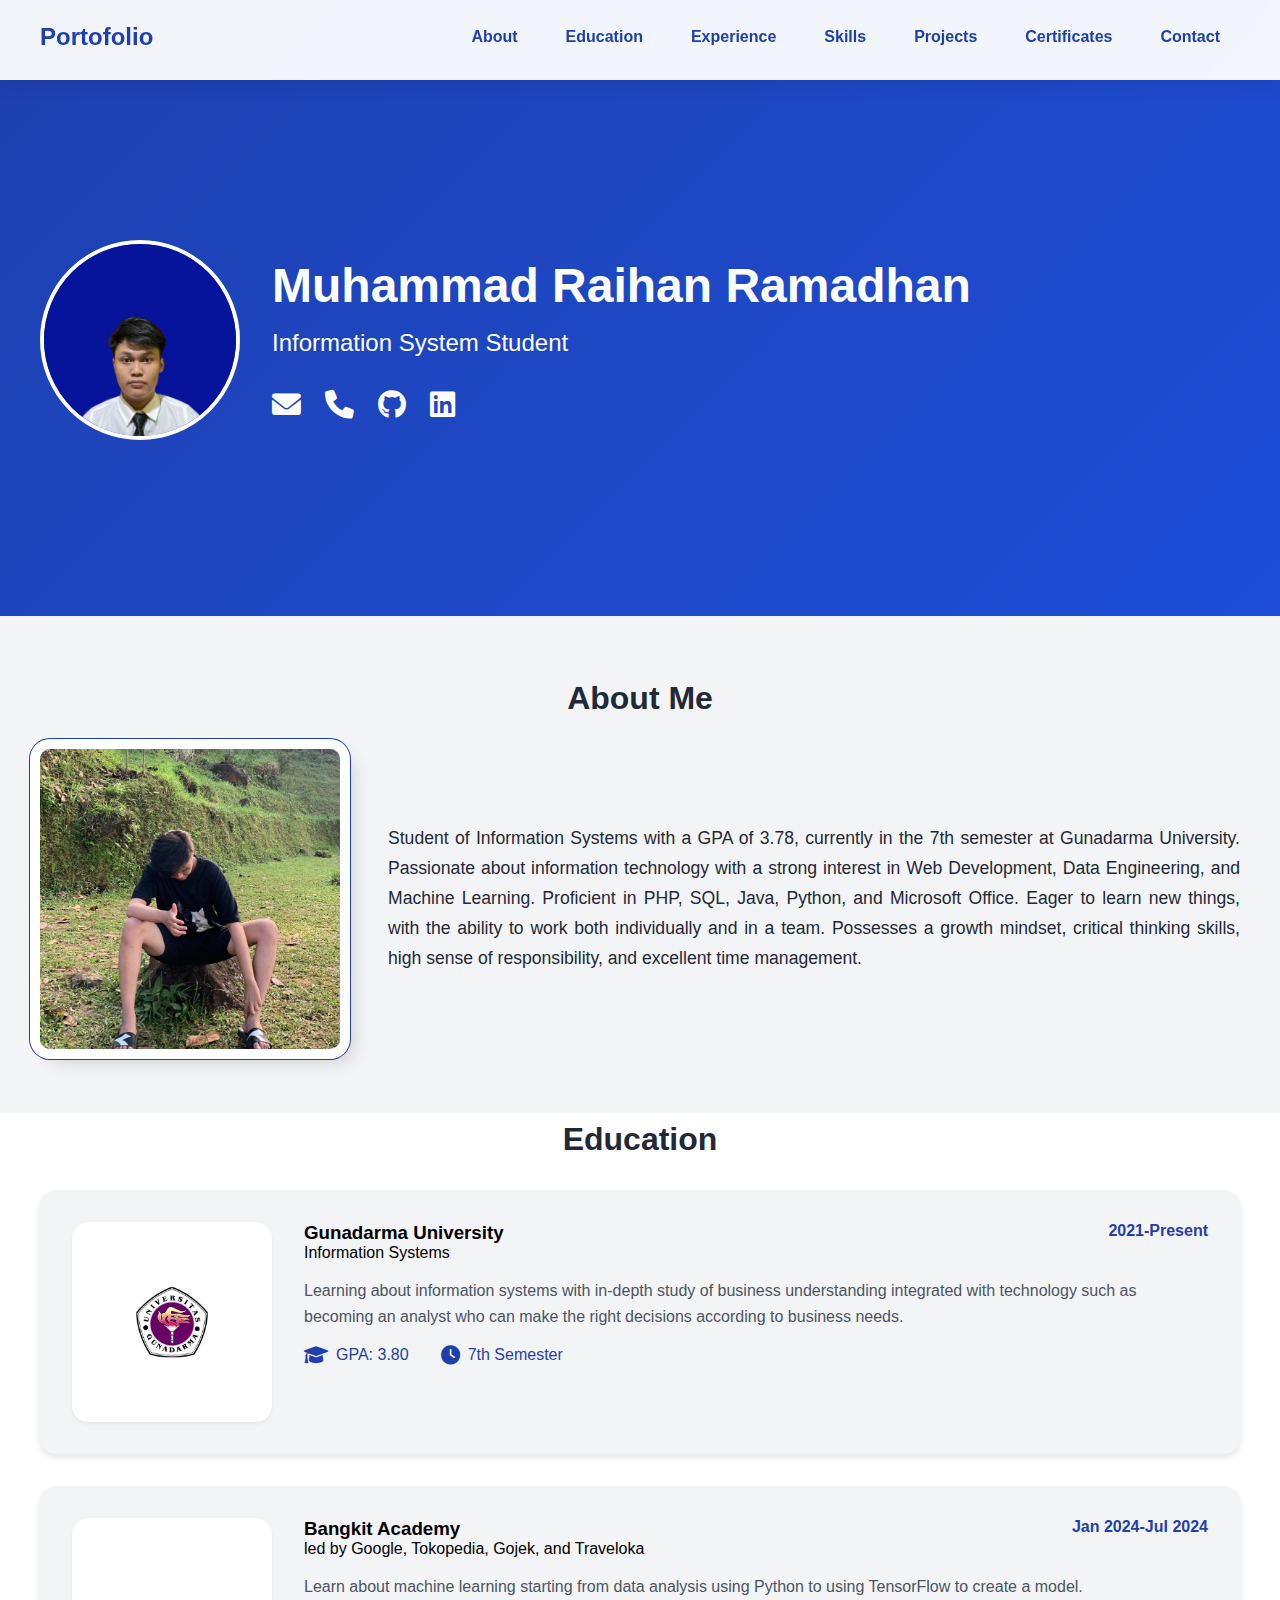
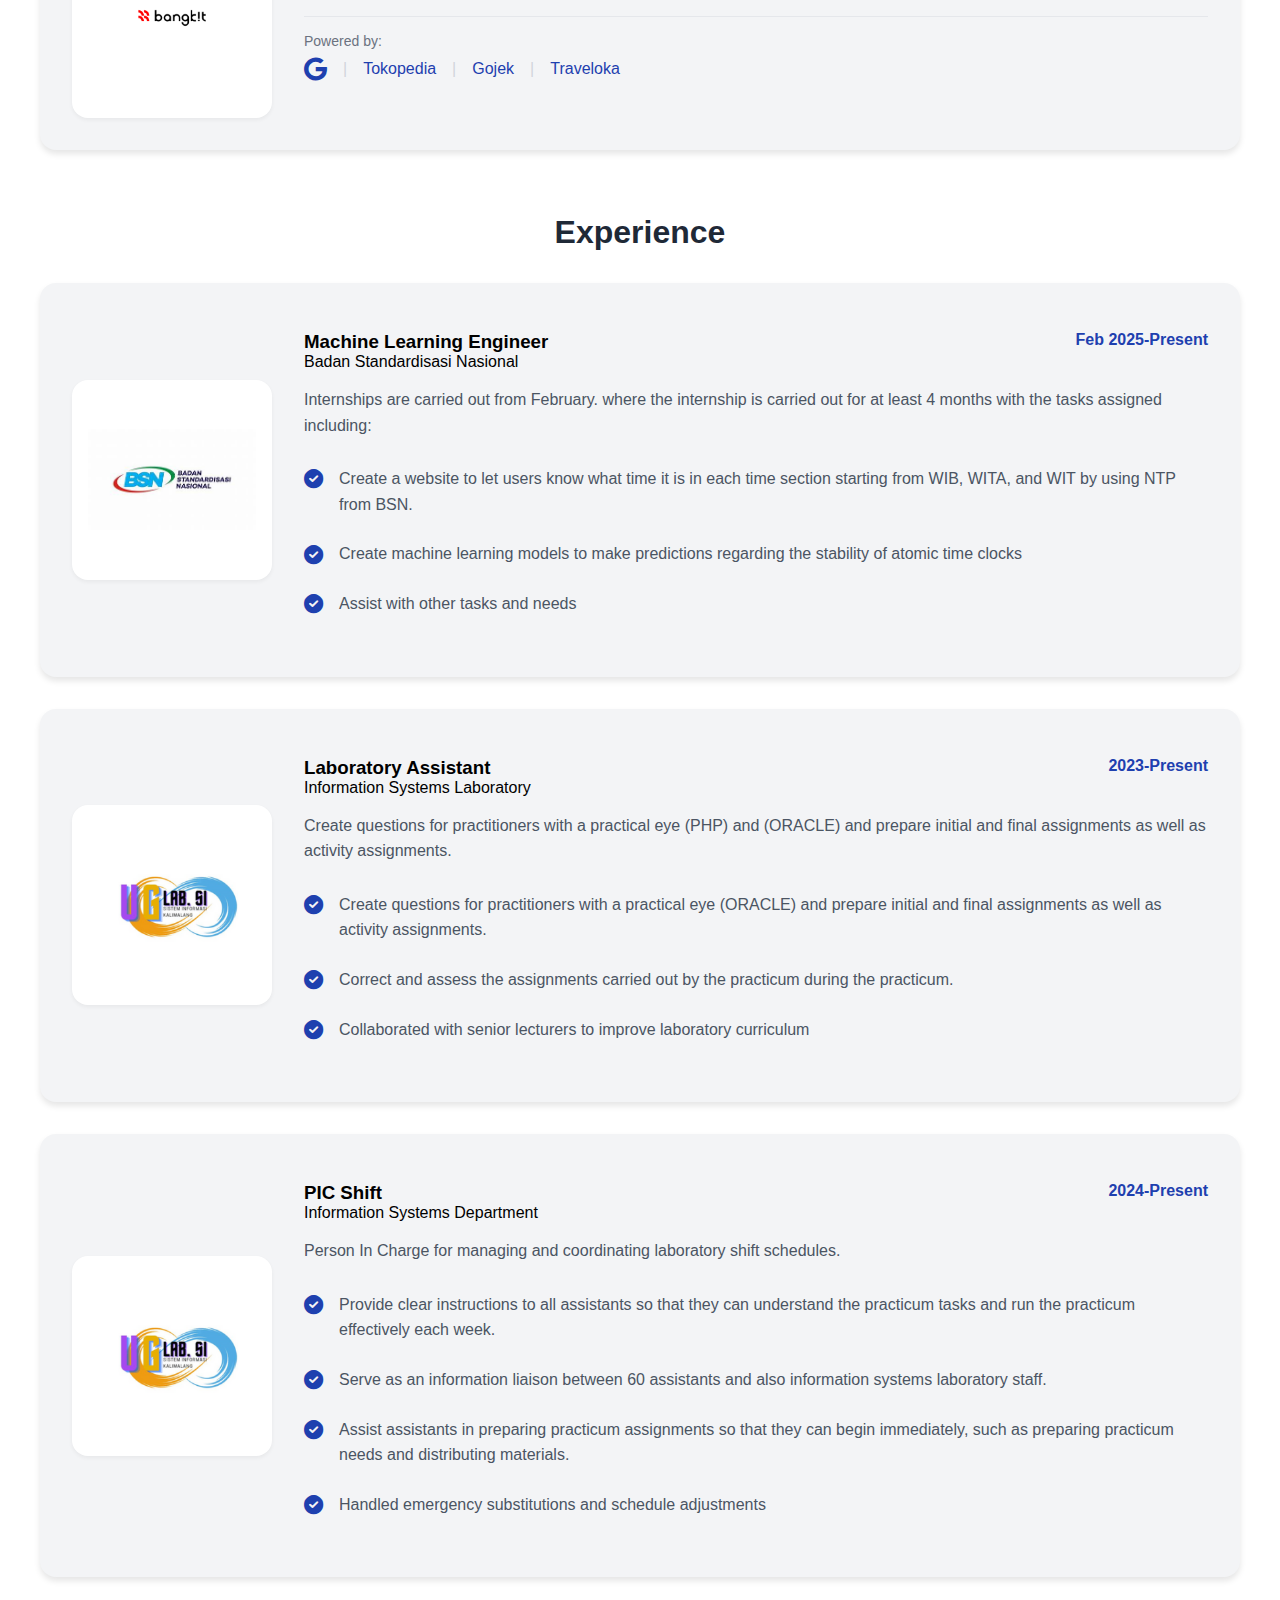
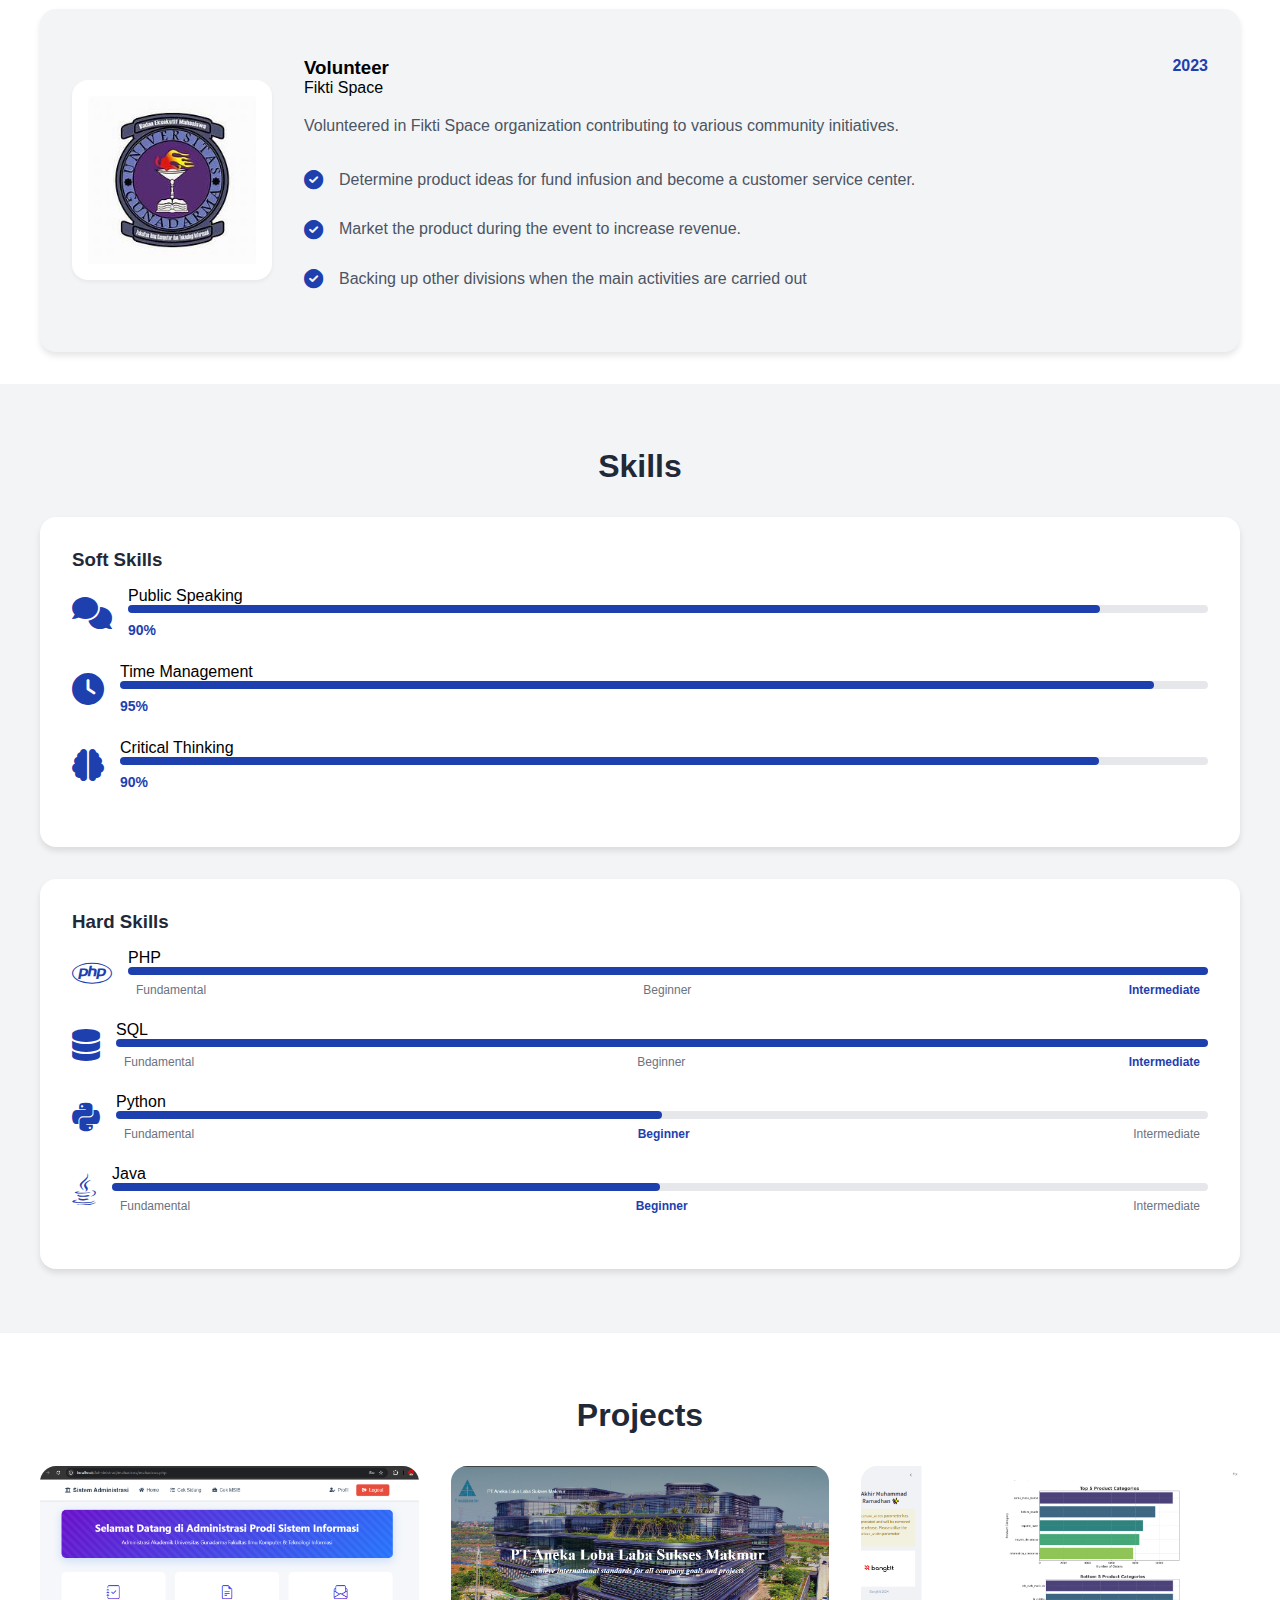
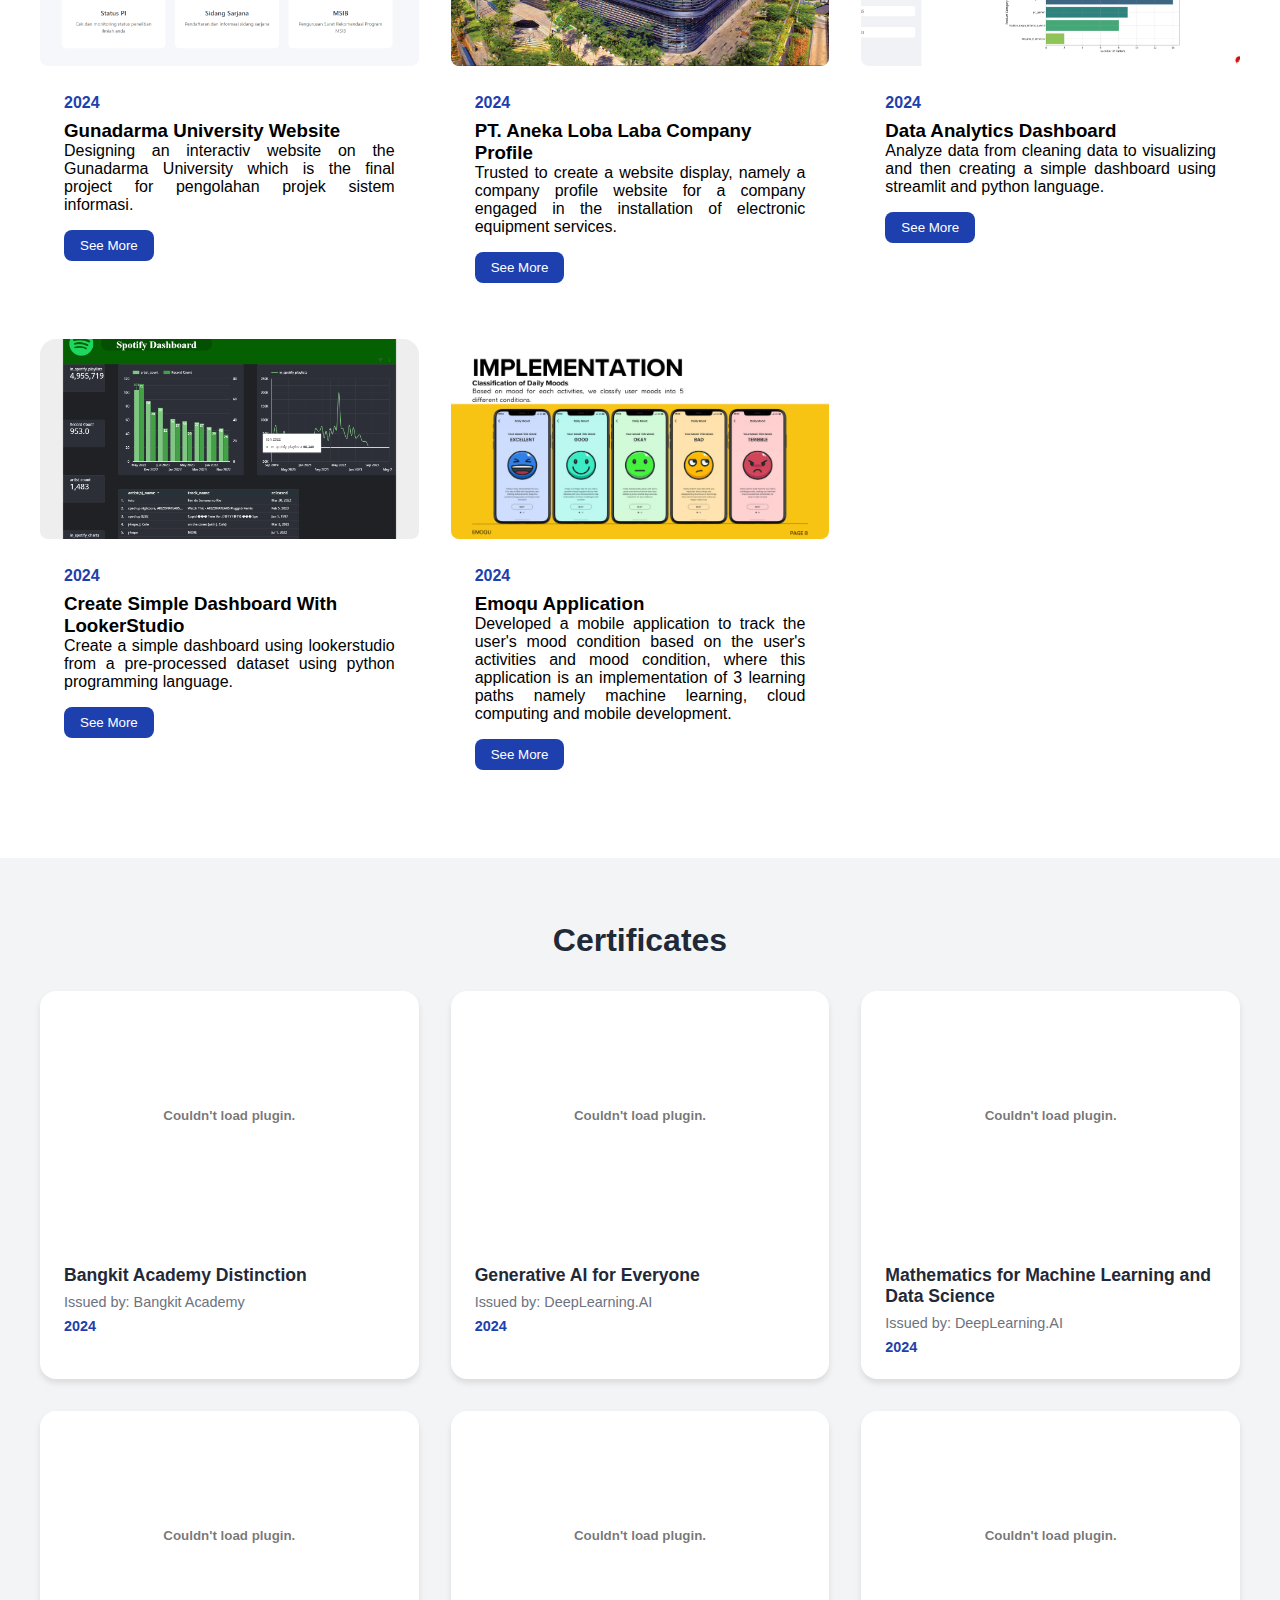
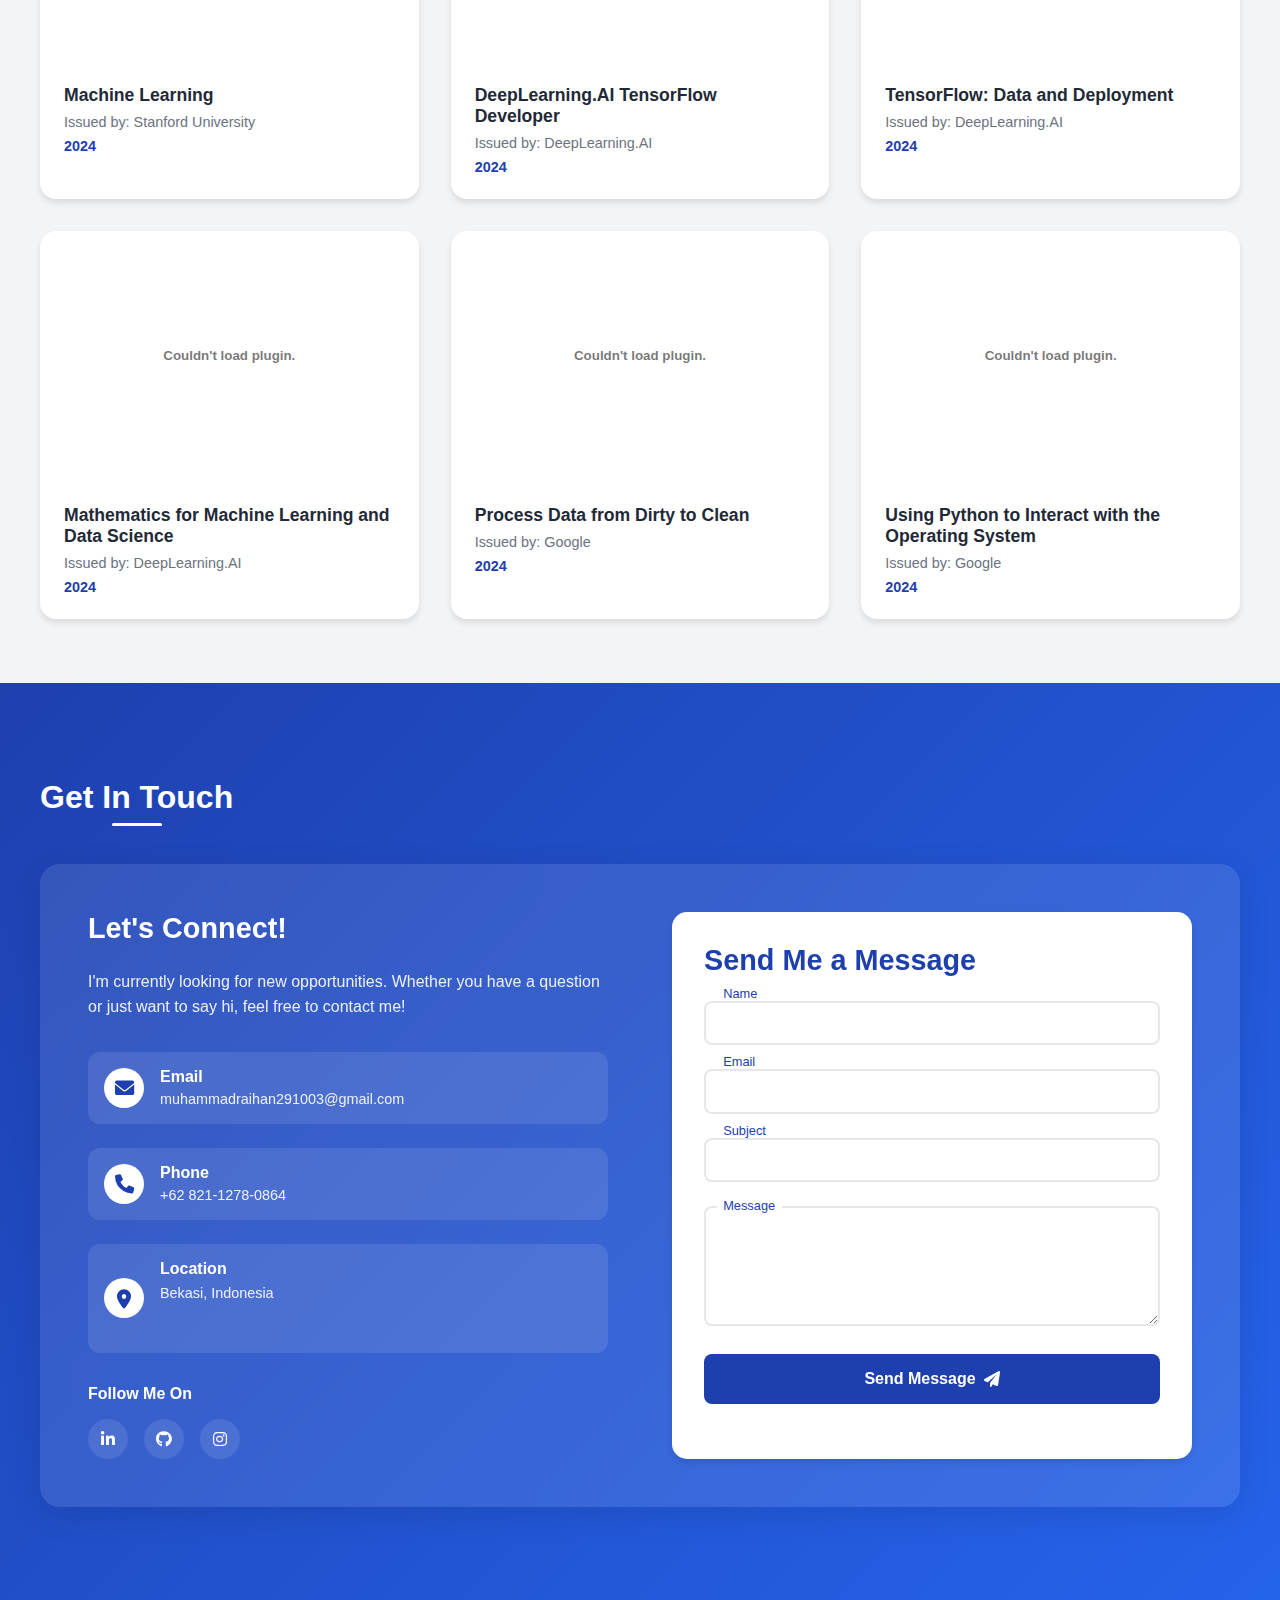
==== commit 9e298296: "Update portofolio.html" ====
--- a/portofolio.html
+++ b/portofolio.html
@@ -317,7 +317,7 @@
                 <div class="experience-details">
                   <div class="experience-header">
                     <div>
-                      <h3>Proggramer</h3>
+                      <h3>Machine Learning Engineer</h3>
                       <p>Badan Standardisasi Nasional</p>
                     </div>
                     <p class="experience-year">Feb 2025-Present</p>
--- a/style.css
+++ b/style.css
@@ -28,7 +28,7 @@
 }
 
 section[id] {
-  scroll-margin-top: 5rem; /* Sesuaikan dengan tinggi navbar Anda */
+  scroll-margin-top: 5rem;
 }
 
 .main-nav.scrolled {
@@ -68,13 +68,13 @@
 
 .nav-link {
   text-decoration: none;
-  color: #1e40af; /* Changed to match primary color */
-  padding: 0.75rem 1.25rem; /* Increased padding */
+  color: #1e40af; 
+  padding: 0.75rem 1.25rem;
   border-radius: 8px;
   transition: all 0.3s ease;
   display: flex;
   align-items: center;
-  gap: 0.5rem; /* Increased gap */
+  gap: 0.5rem; 
   position: relative;
 }
 
@@ -83,9 +83,9 @@
 }
 
 .nav-link:hover {
-  color: #1d4ed8; /* Changed hover color to secondary color */
+  color: #1d4ed8; 
   transform: translateY(-2px);
-  background: rgba(30, 64, 175, 0.05); /* Added subtle hover background */
+  background: rgba(30, 64, 175, 0.05); 
 }
 
 .nav-link:hover .nav-icon {
@@ -94,8 +94,8 @@
 }
 
 .nav-link.active {
-  color: #1d4ed8; /* Changed active color to secondary color */
-  background: rgba(30, 64, 175, 0.1); /* Added subtle active background */
+  color: #1d4ed8; 
+  background: rgba(30, 64, 175, 0.1); 
 }
 
 .nav-indicator {
@@ -274,8 +274,8 @@
 .experience-content {
   display: flex;
   gap: 2rem;
-  align-items: center; /* Changed from flex-start to center */
-  min-height: 200px; /* Added minimum height to ensure vertical centering */
+  align-items: center; 
+  min-height: 200px; 
 }
 
 .experience-logo {
@@ -289,7 +289,7 @@
   border-radius: 1rem;
   padding: 1rem;
   box-shadow: 0 2px 4px rgba(0, 0, 0, 0.05);
-  align-self: center; /* Added to ensure logo stays vertically centered */
+  align-self: center;
 }
 
 .experience-logo img {
@@ -305,7 +305,7 @@
 
 .experience-details {
   flex: 1;
-  padding: 1rem 0; /* Added padding to maintain spacing */
+  padding: 1rem 0; 
 }
 
 .experience-header {
@@ -363,7 +363,7 @@
     flex-direction: column;
     align-items: center;
     text-align: center;
-    min-height: auto; /* Remove minimum height on mobile */
+    min-height: auto; 
   }
 
   .experience-logo {
@@ -483,14 +483,12 @@
   transition: width 1s ease-in-out;
 }
 
-/* Add new styles for skill percentages */
 .skill-percentage {
   font-size: 0.875rem;
   color: var(--primary-color);
   font-weight: 600;
 }
 
-/* Add styles for hard skills levels */
 .progress-container {
   width: 100%;
 }
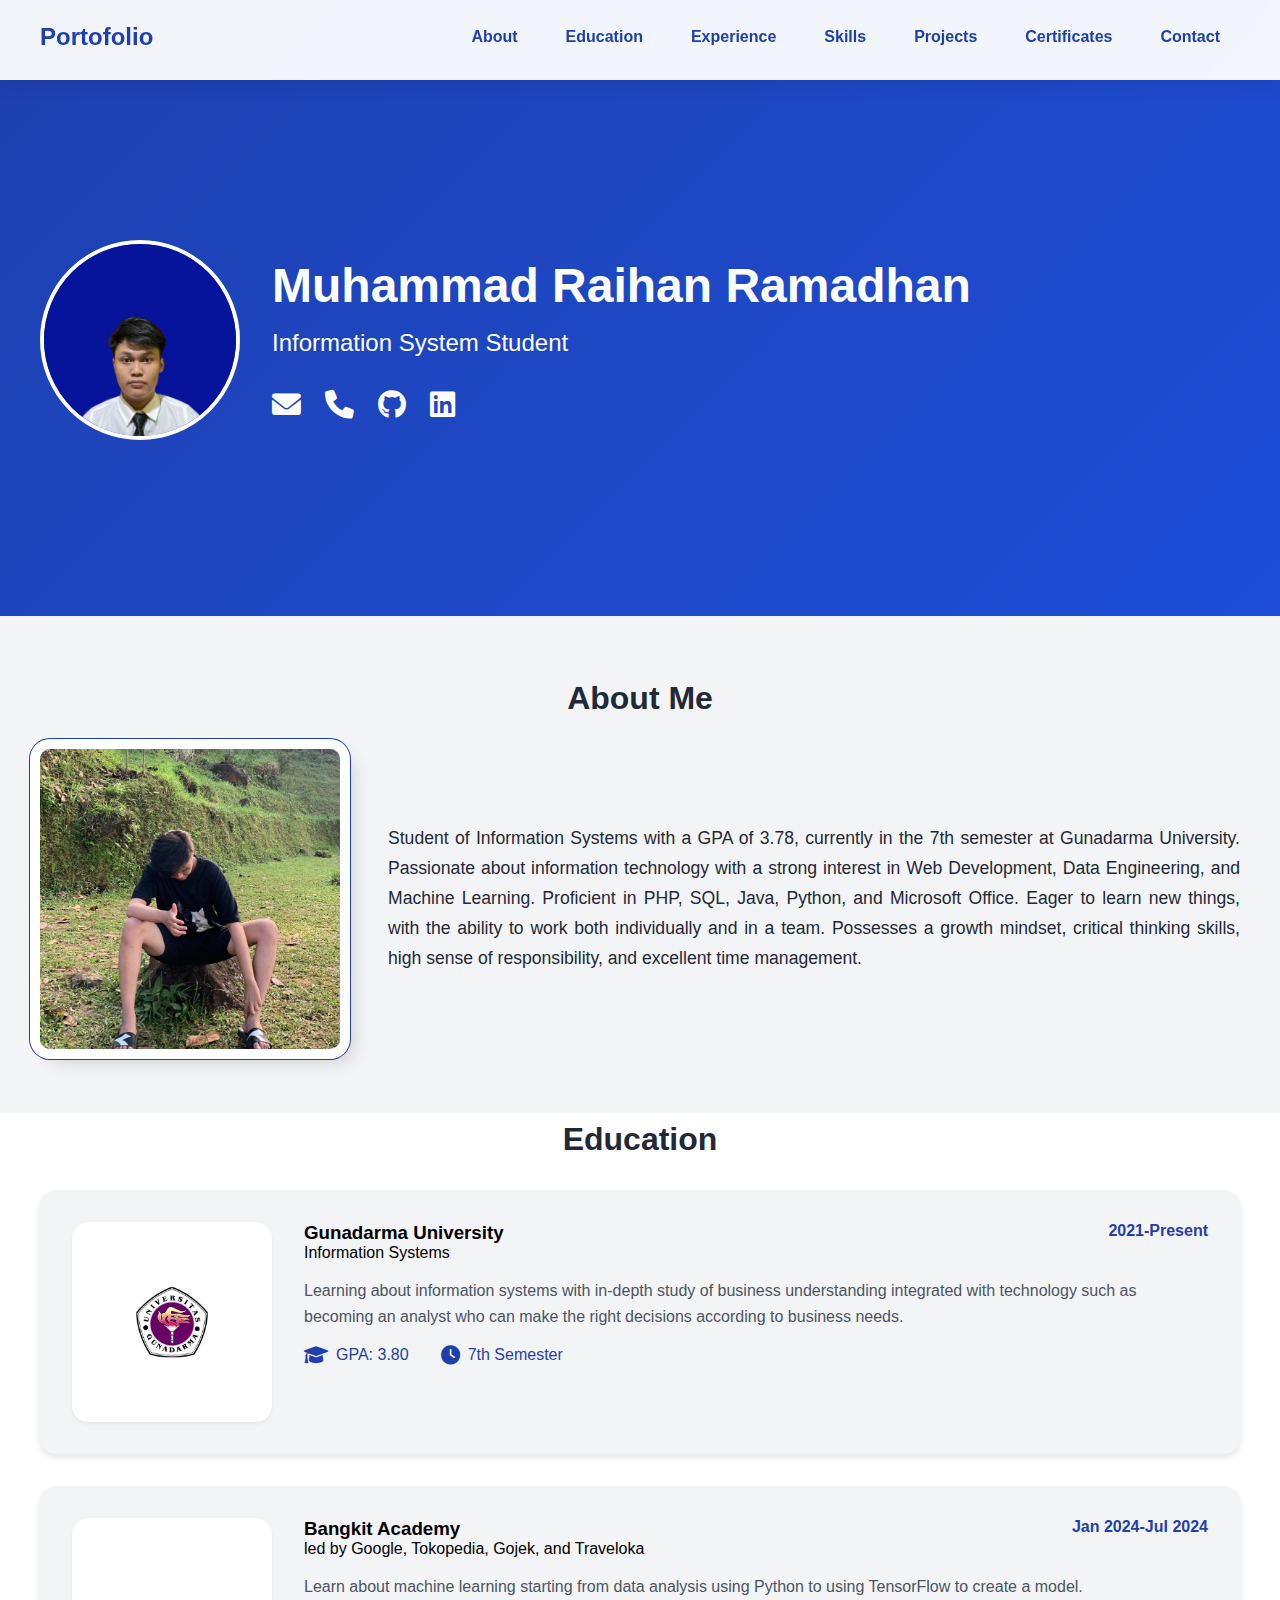
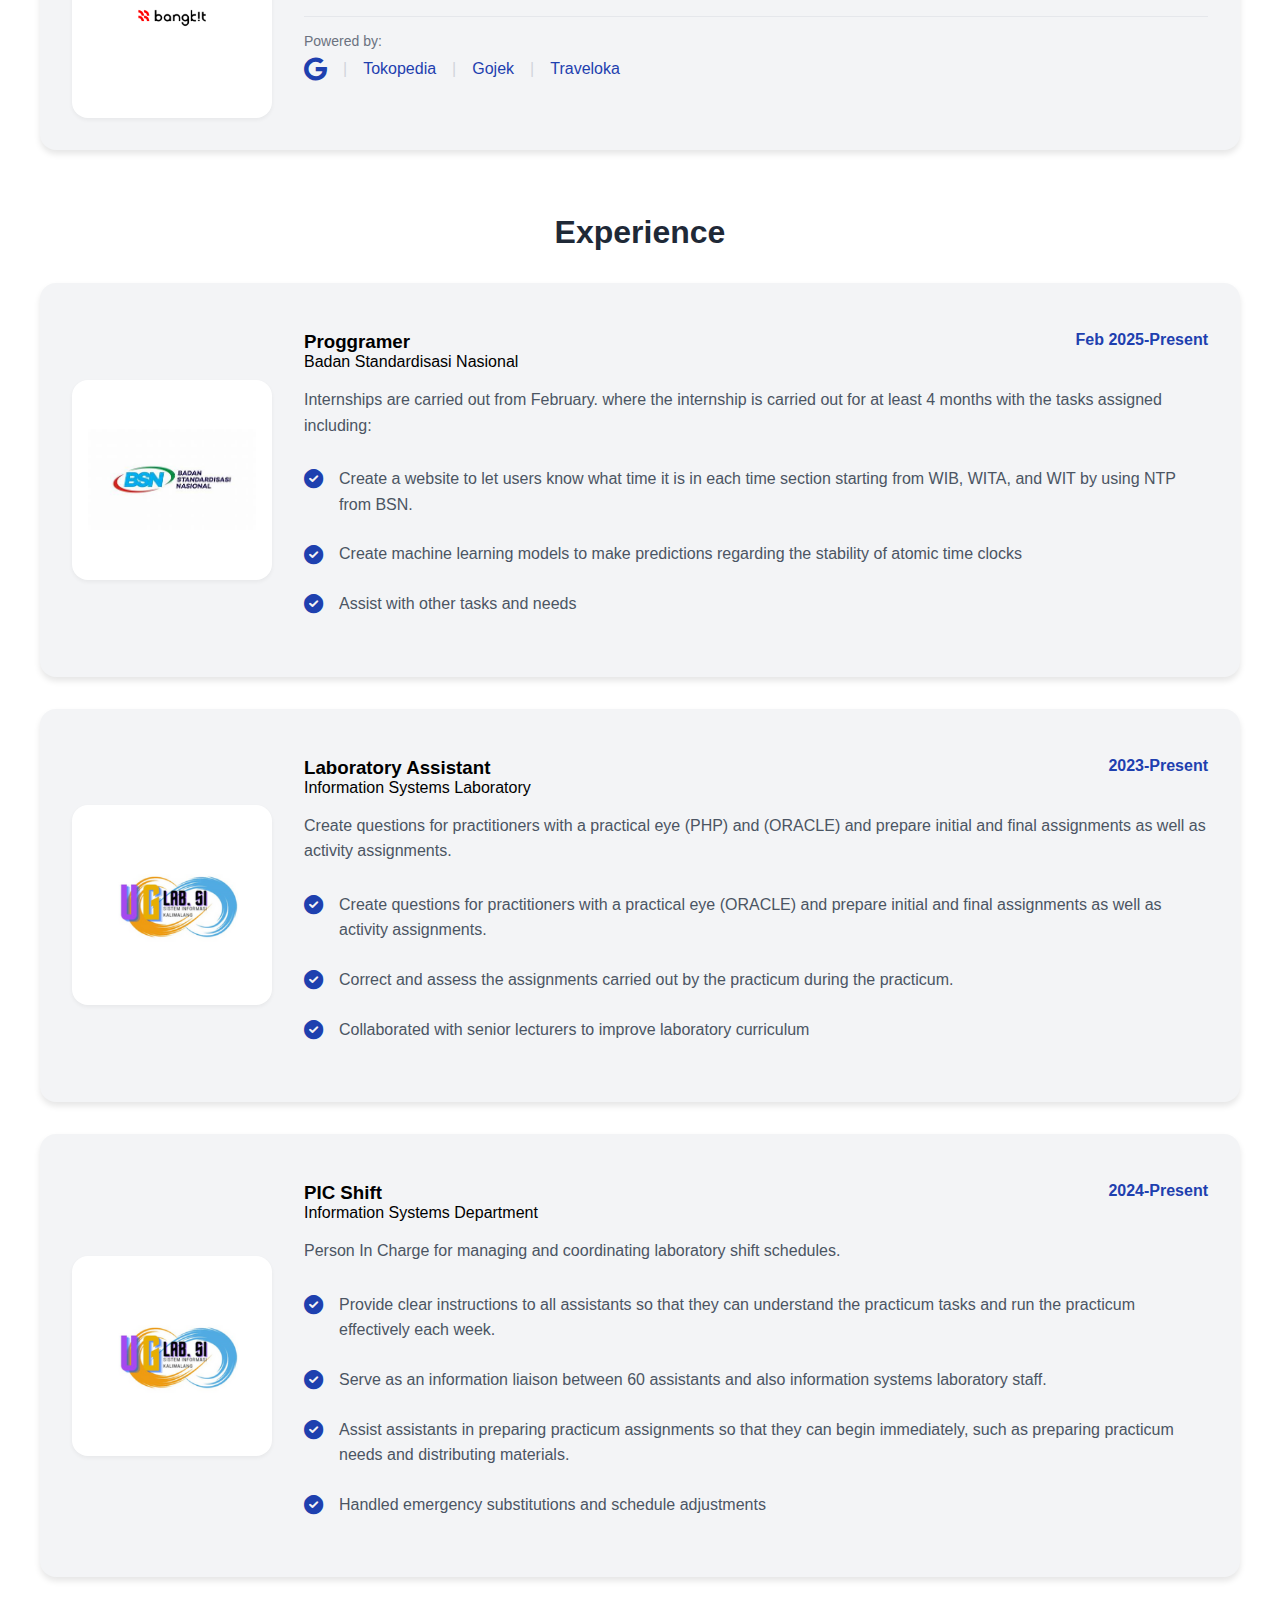
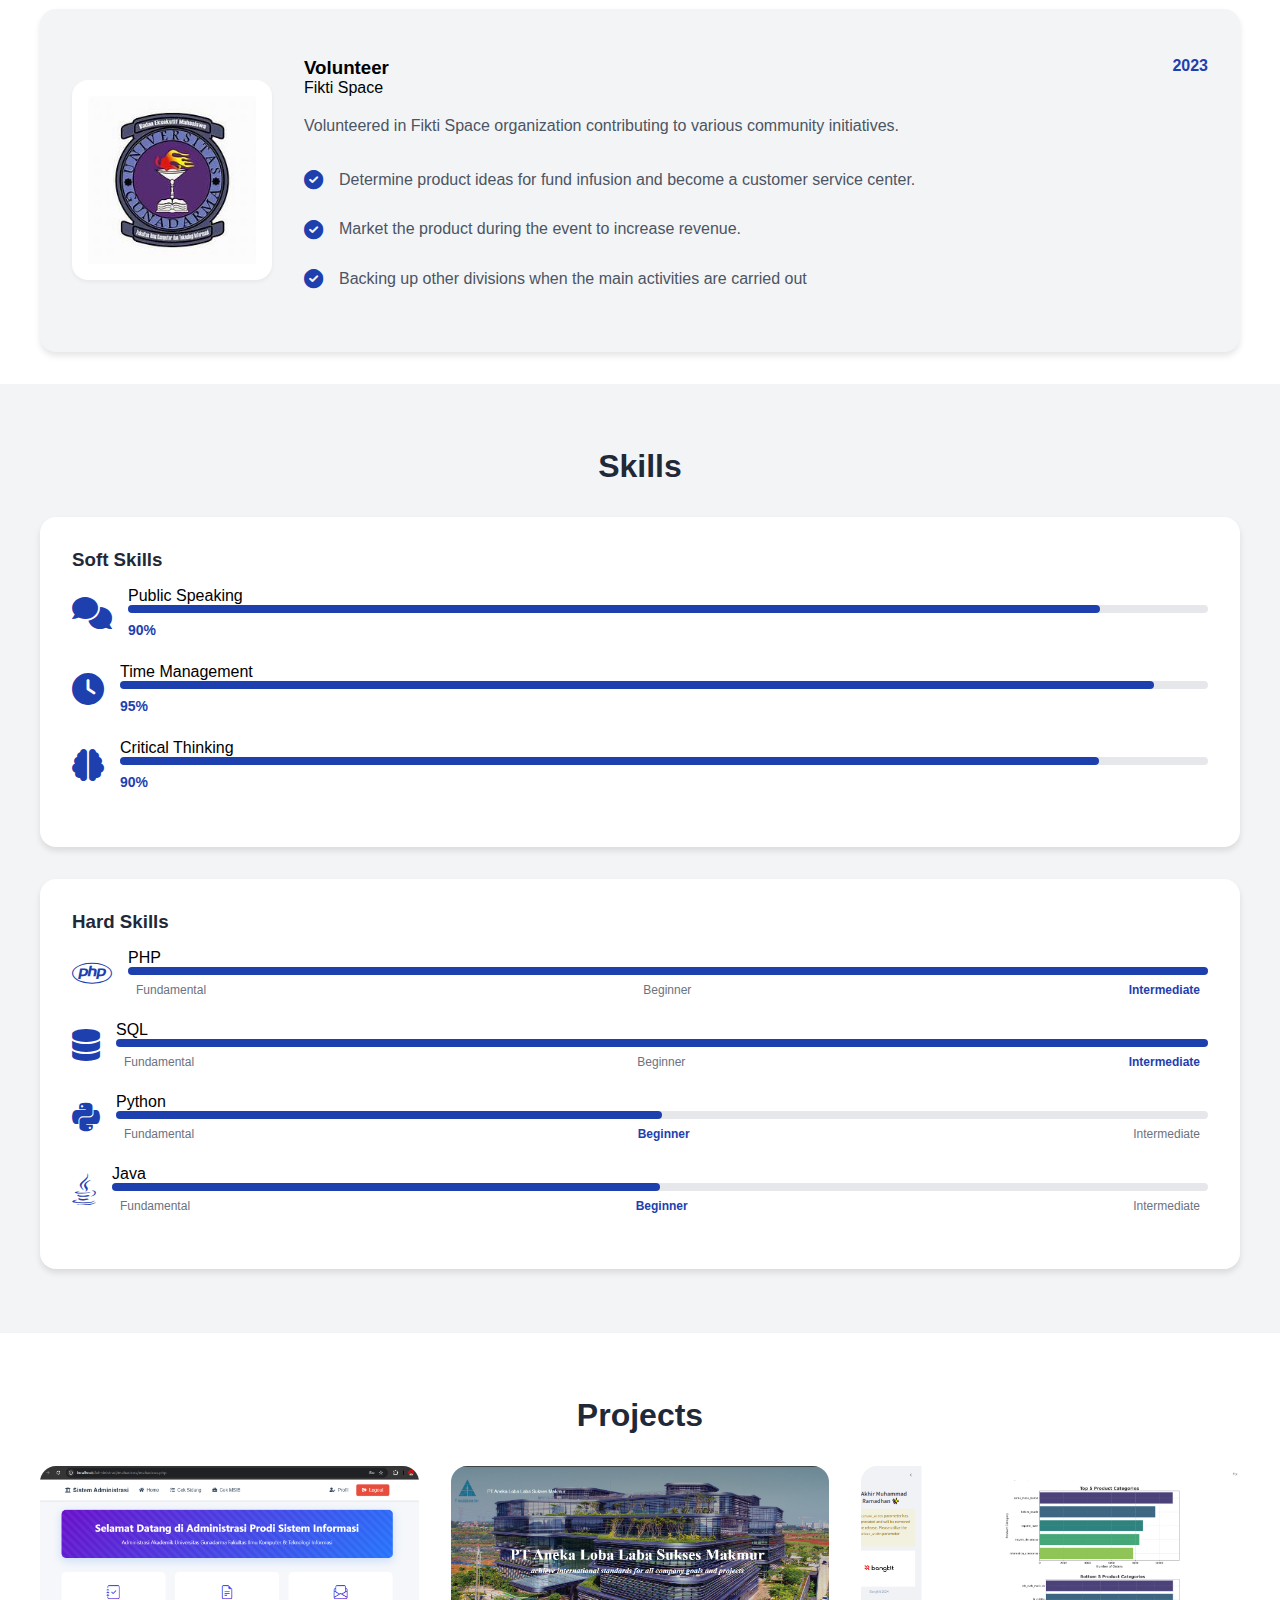
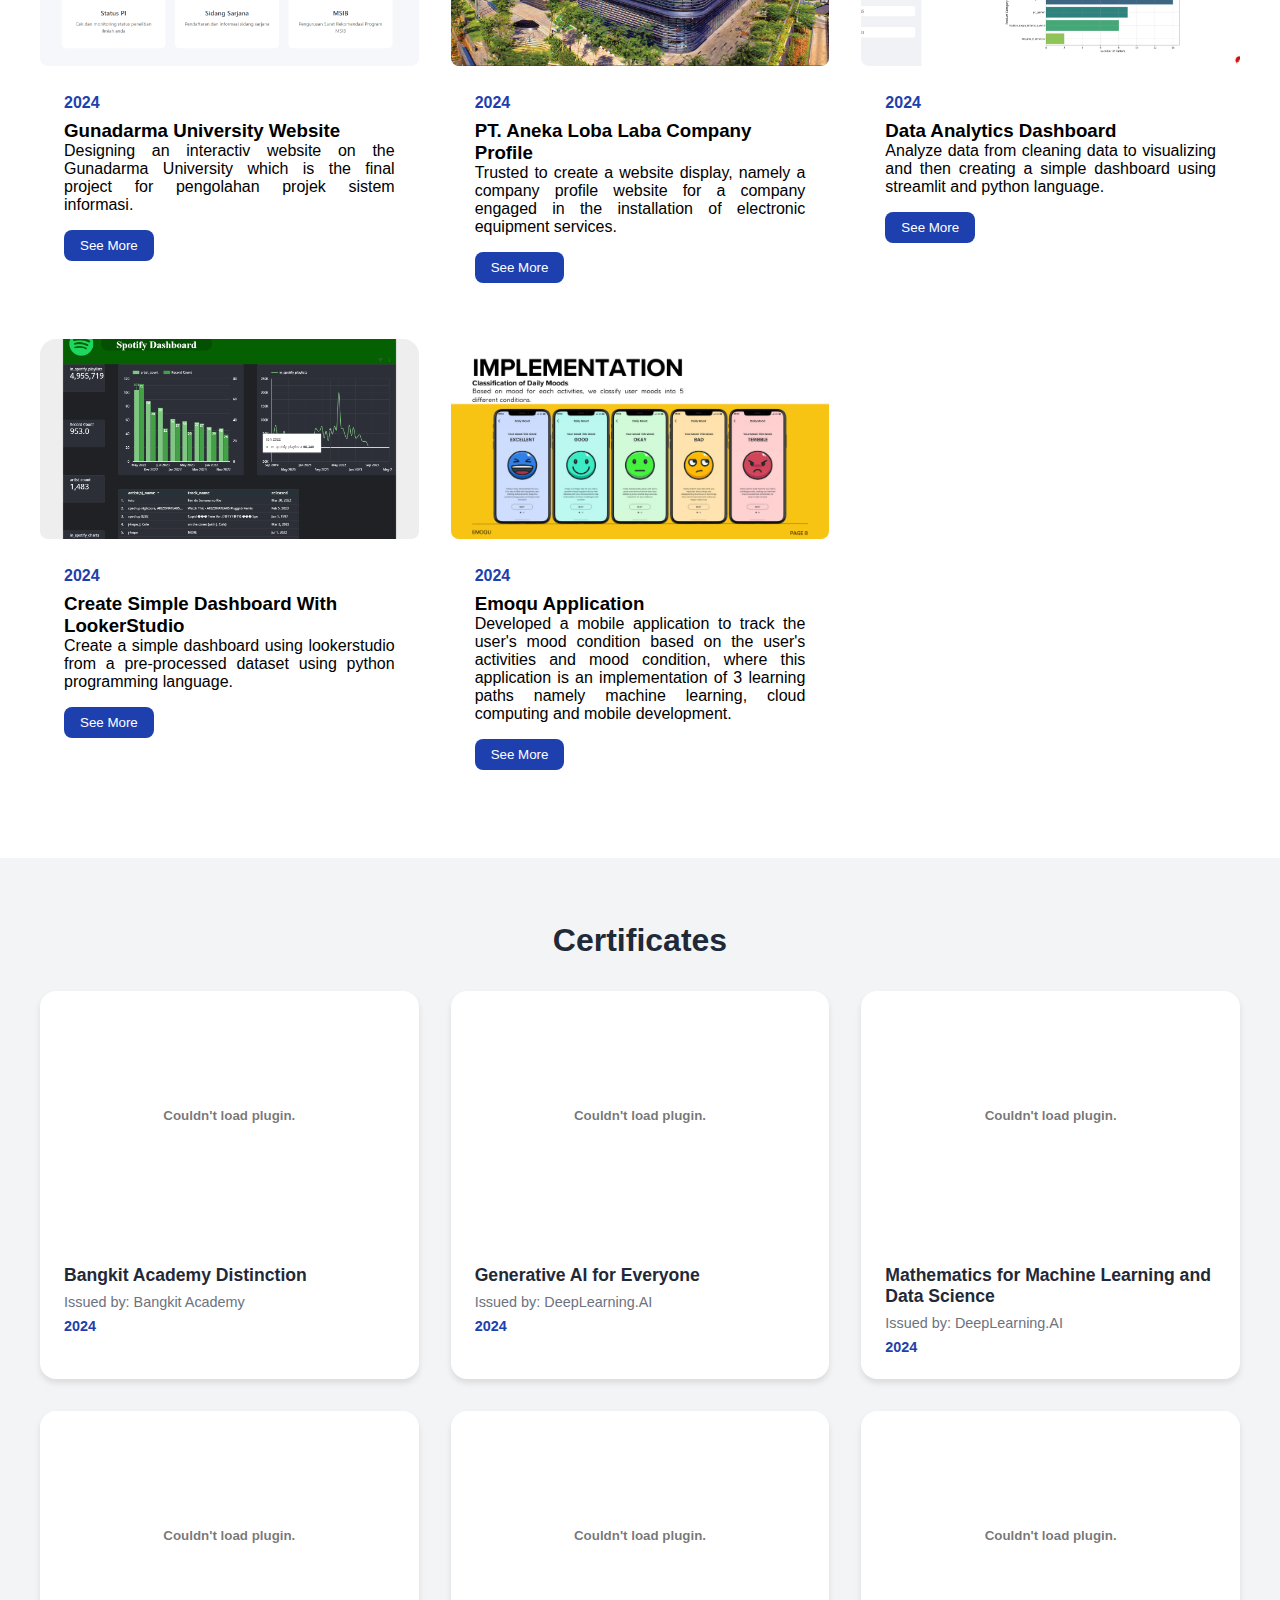
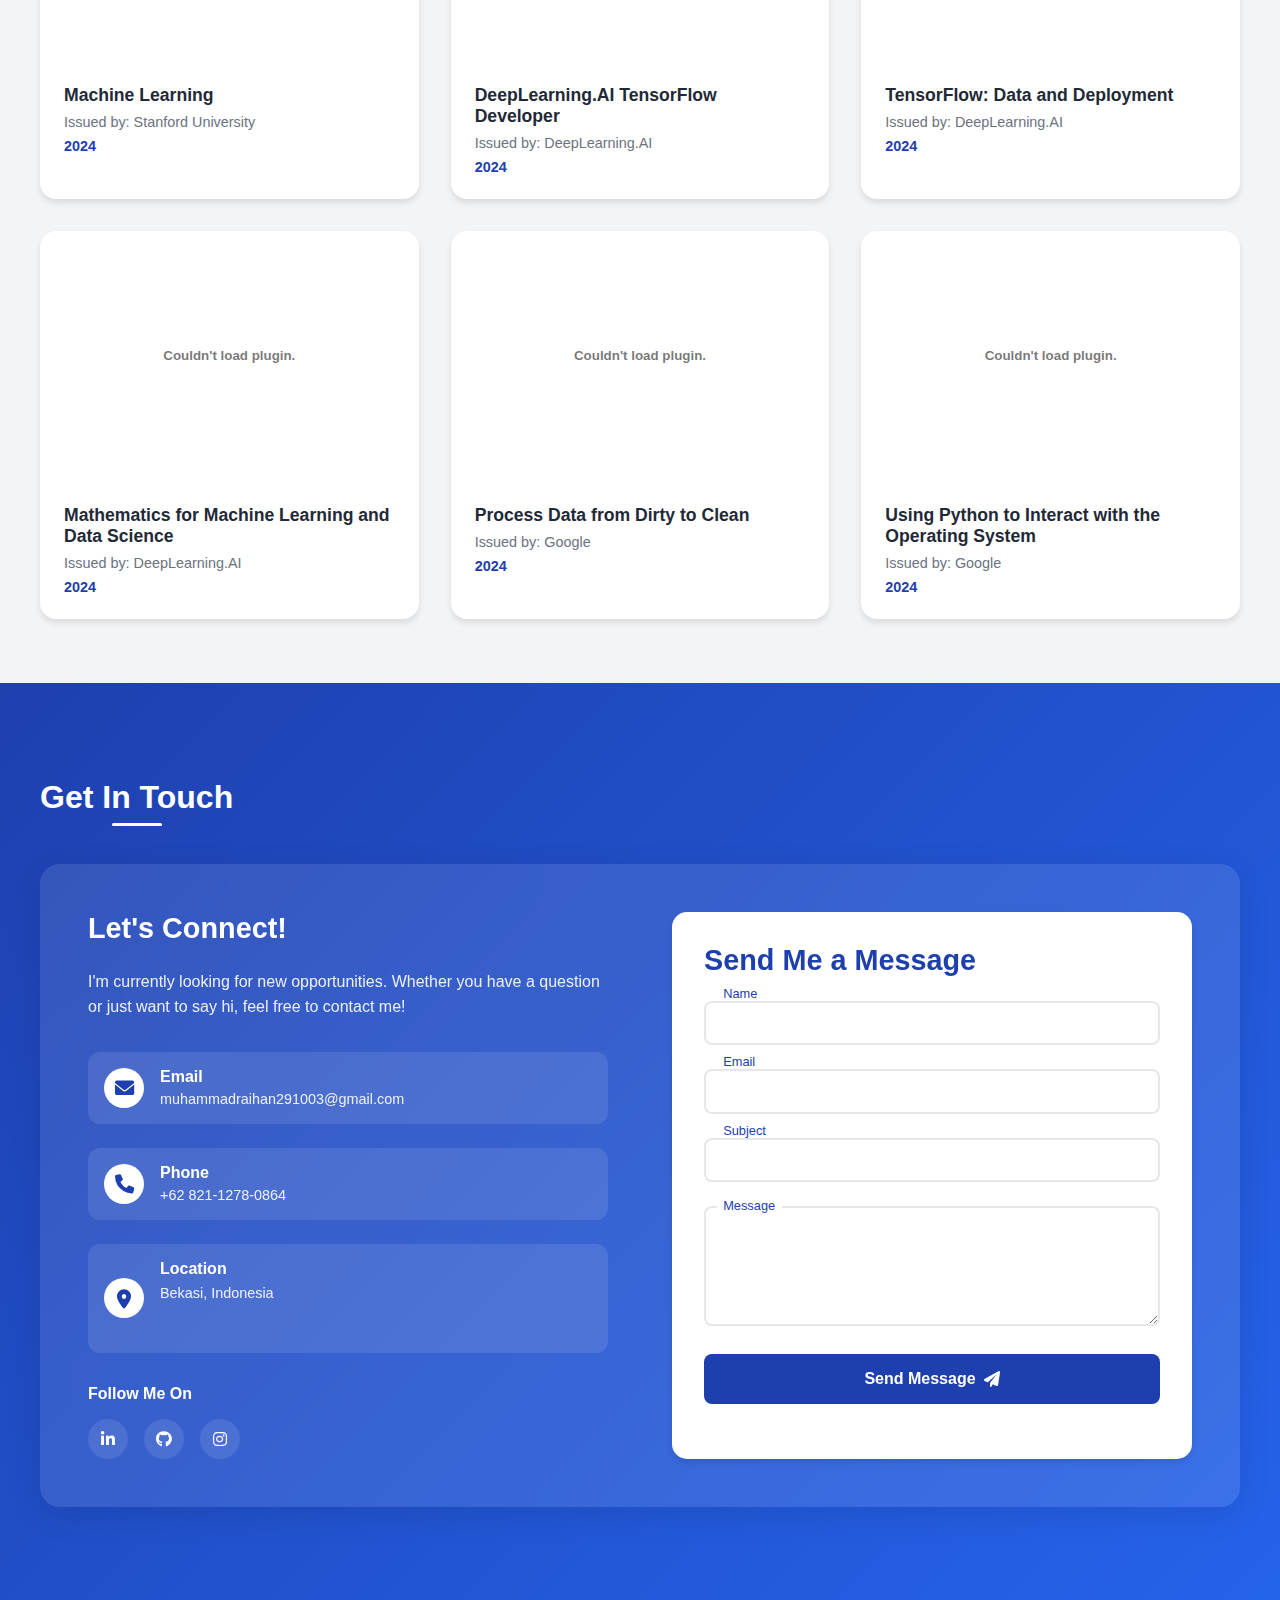
==== commit bdab7455: "Update portofolio.html_2" ====
--- a/portofolio.html
+++ b/portofolio.html
@@ -317,7 +317,7 @@
                 <div class="experience-details">
                   <div class="experience-header">
                     <div>
-                      <h3>Machine Learning Engineer</h3>
+                      <h3>Proggramer</h3>
                       <p>Badan Standardisasi Nasional</p>
                     </div>
                     <p class="experience-year">Feb 2025-Present</p>
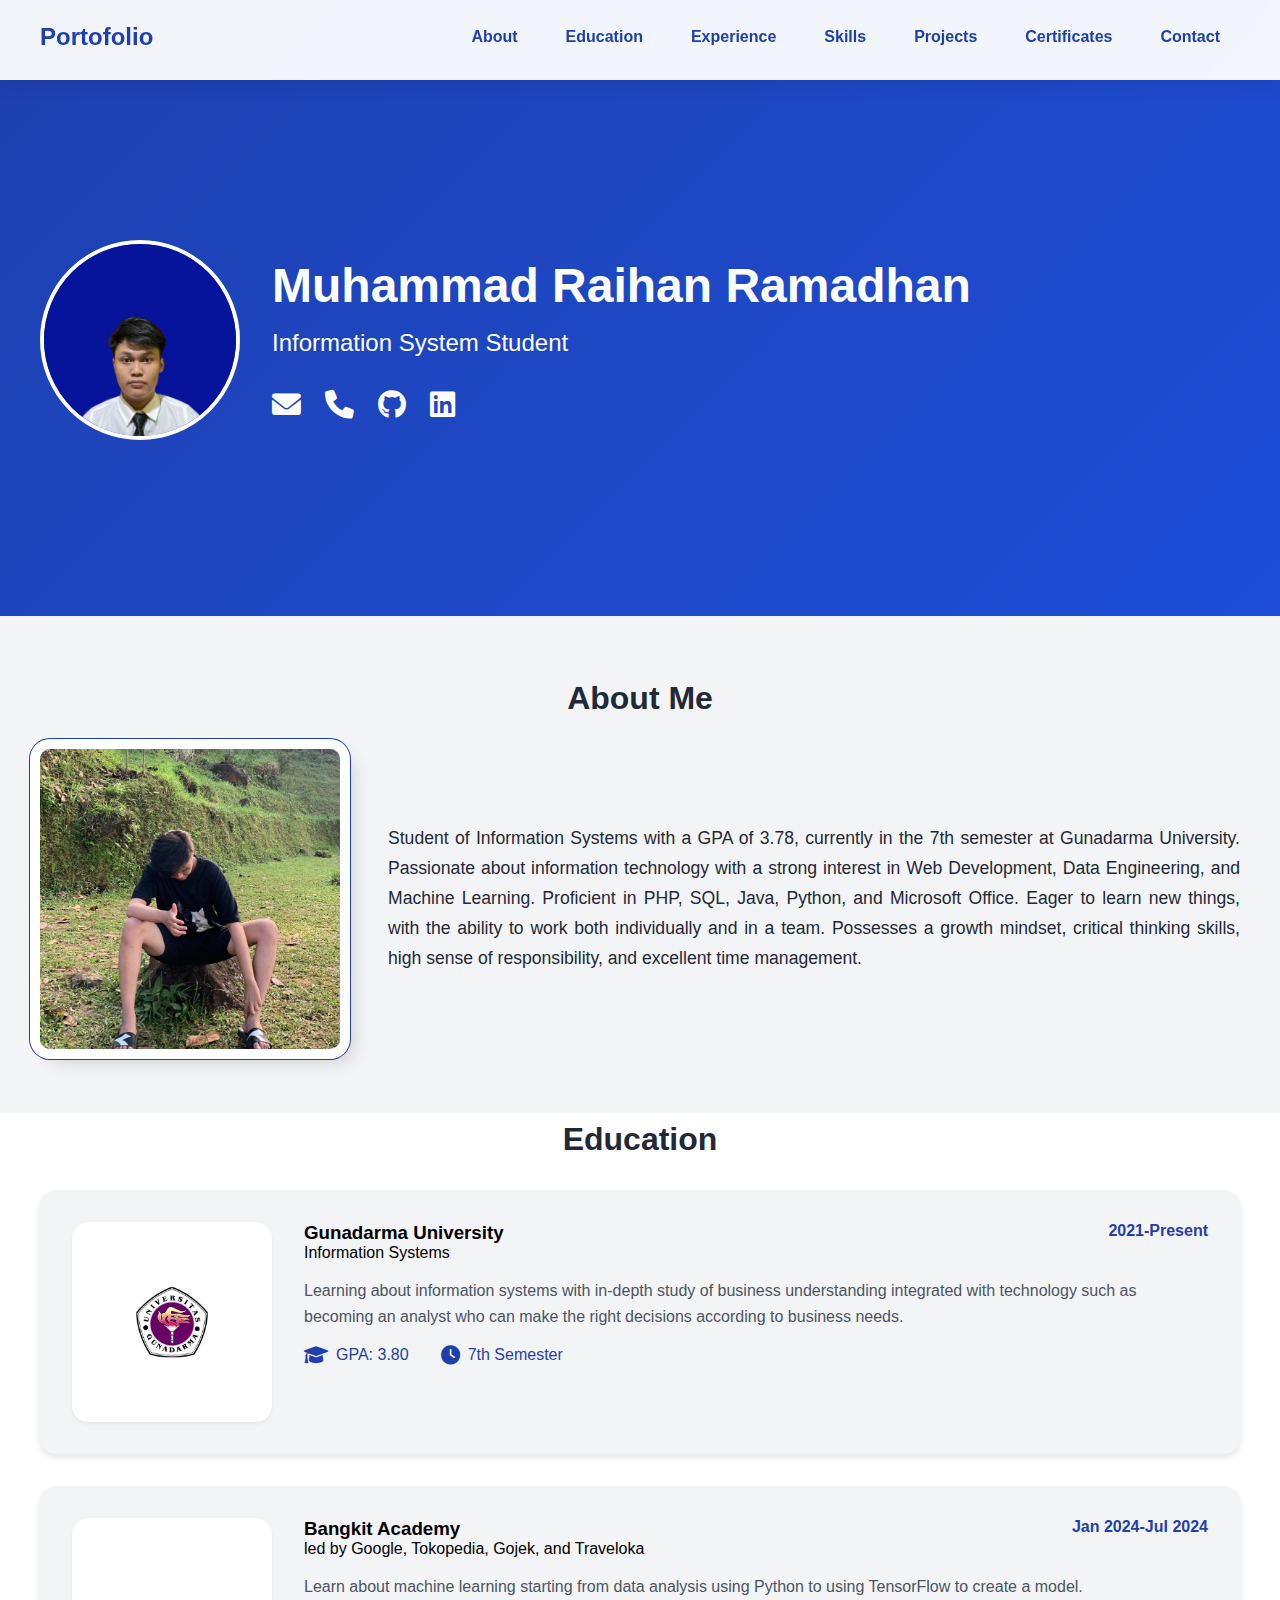
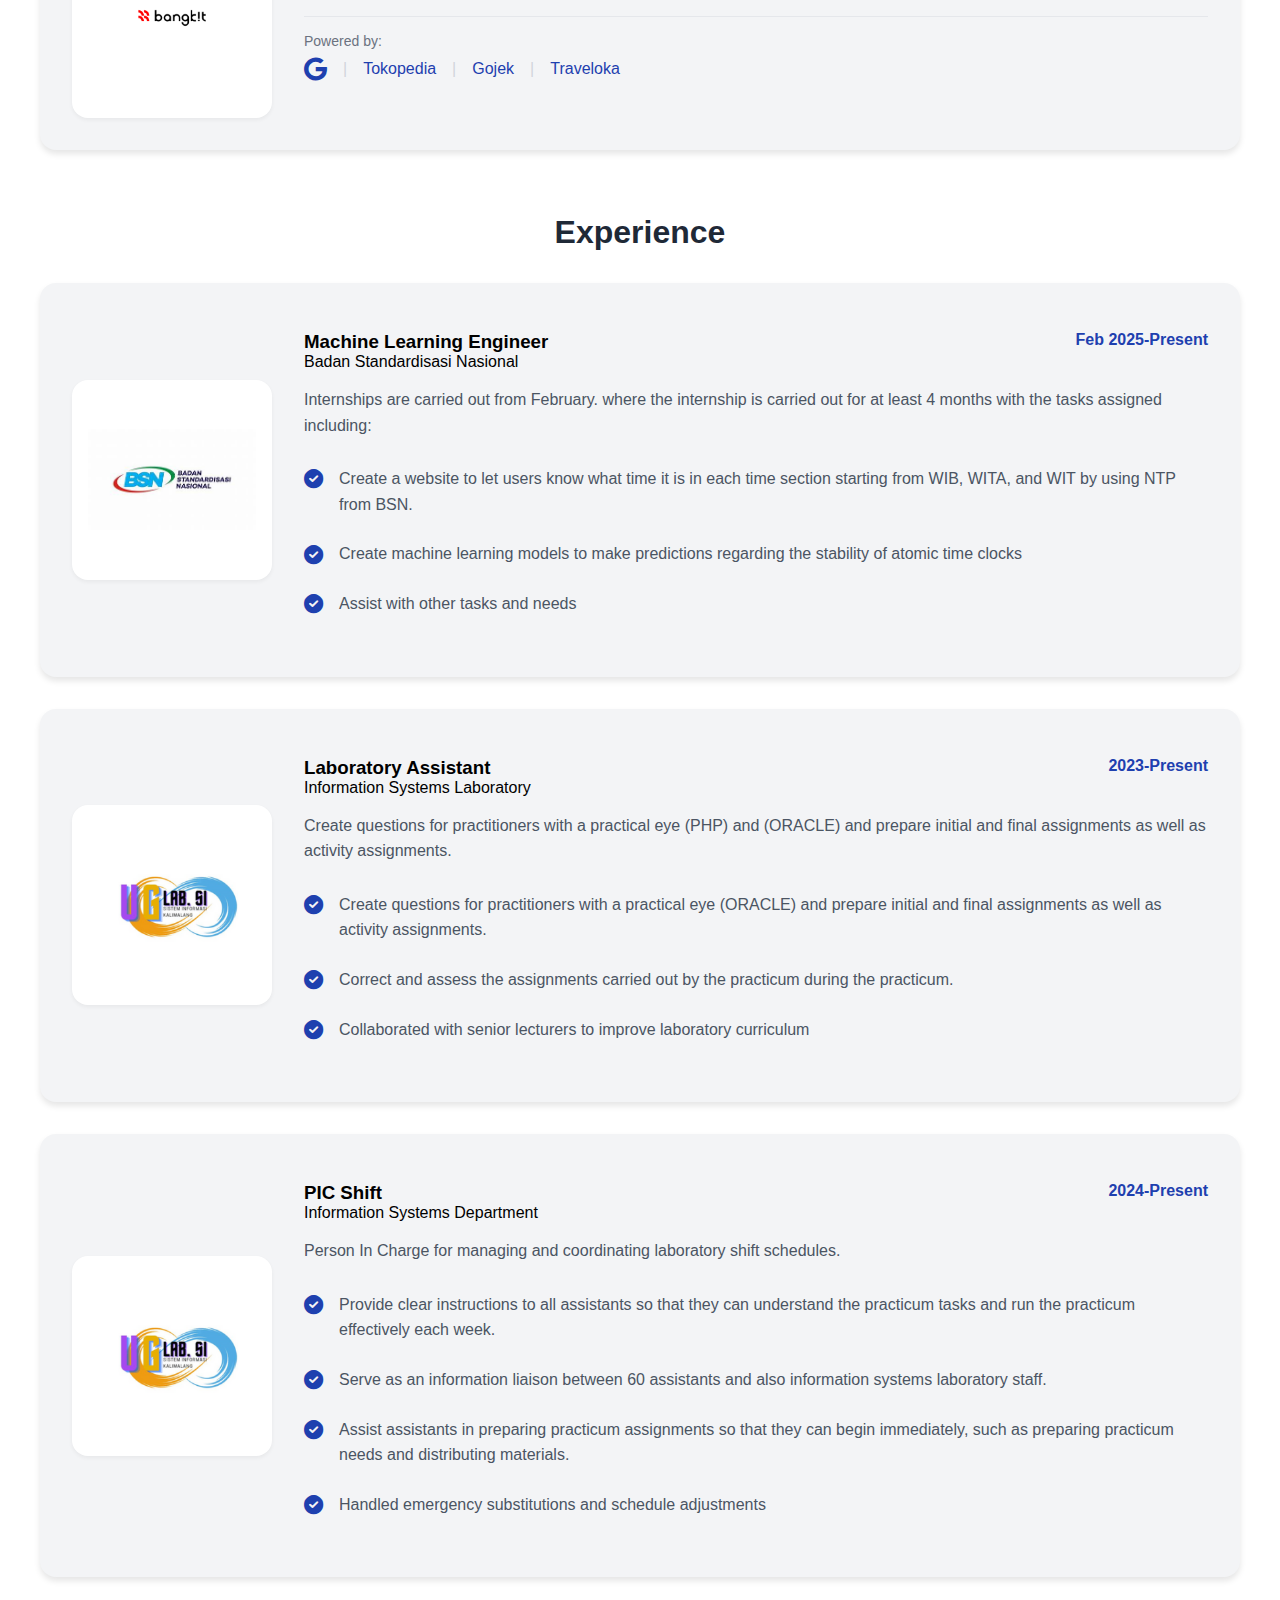
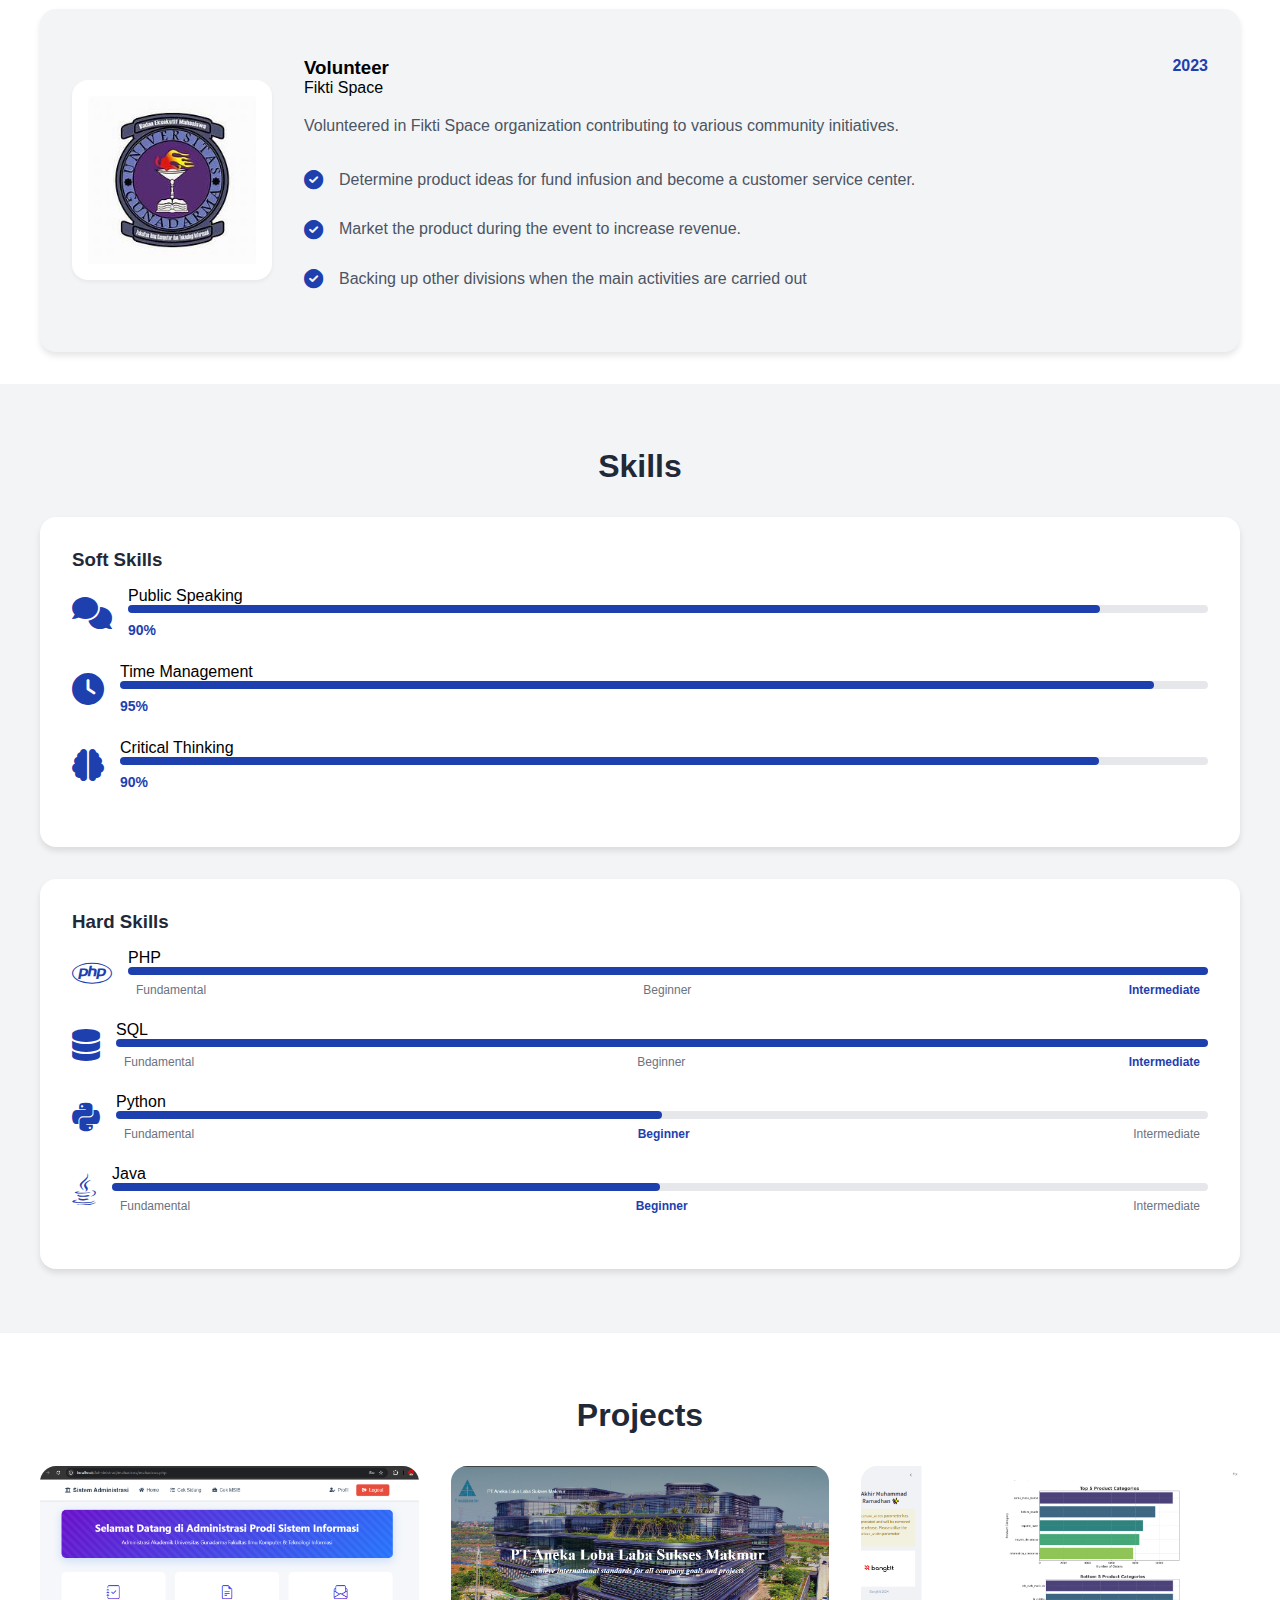
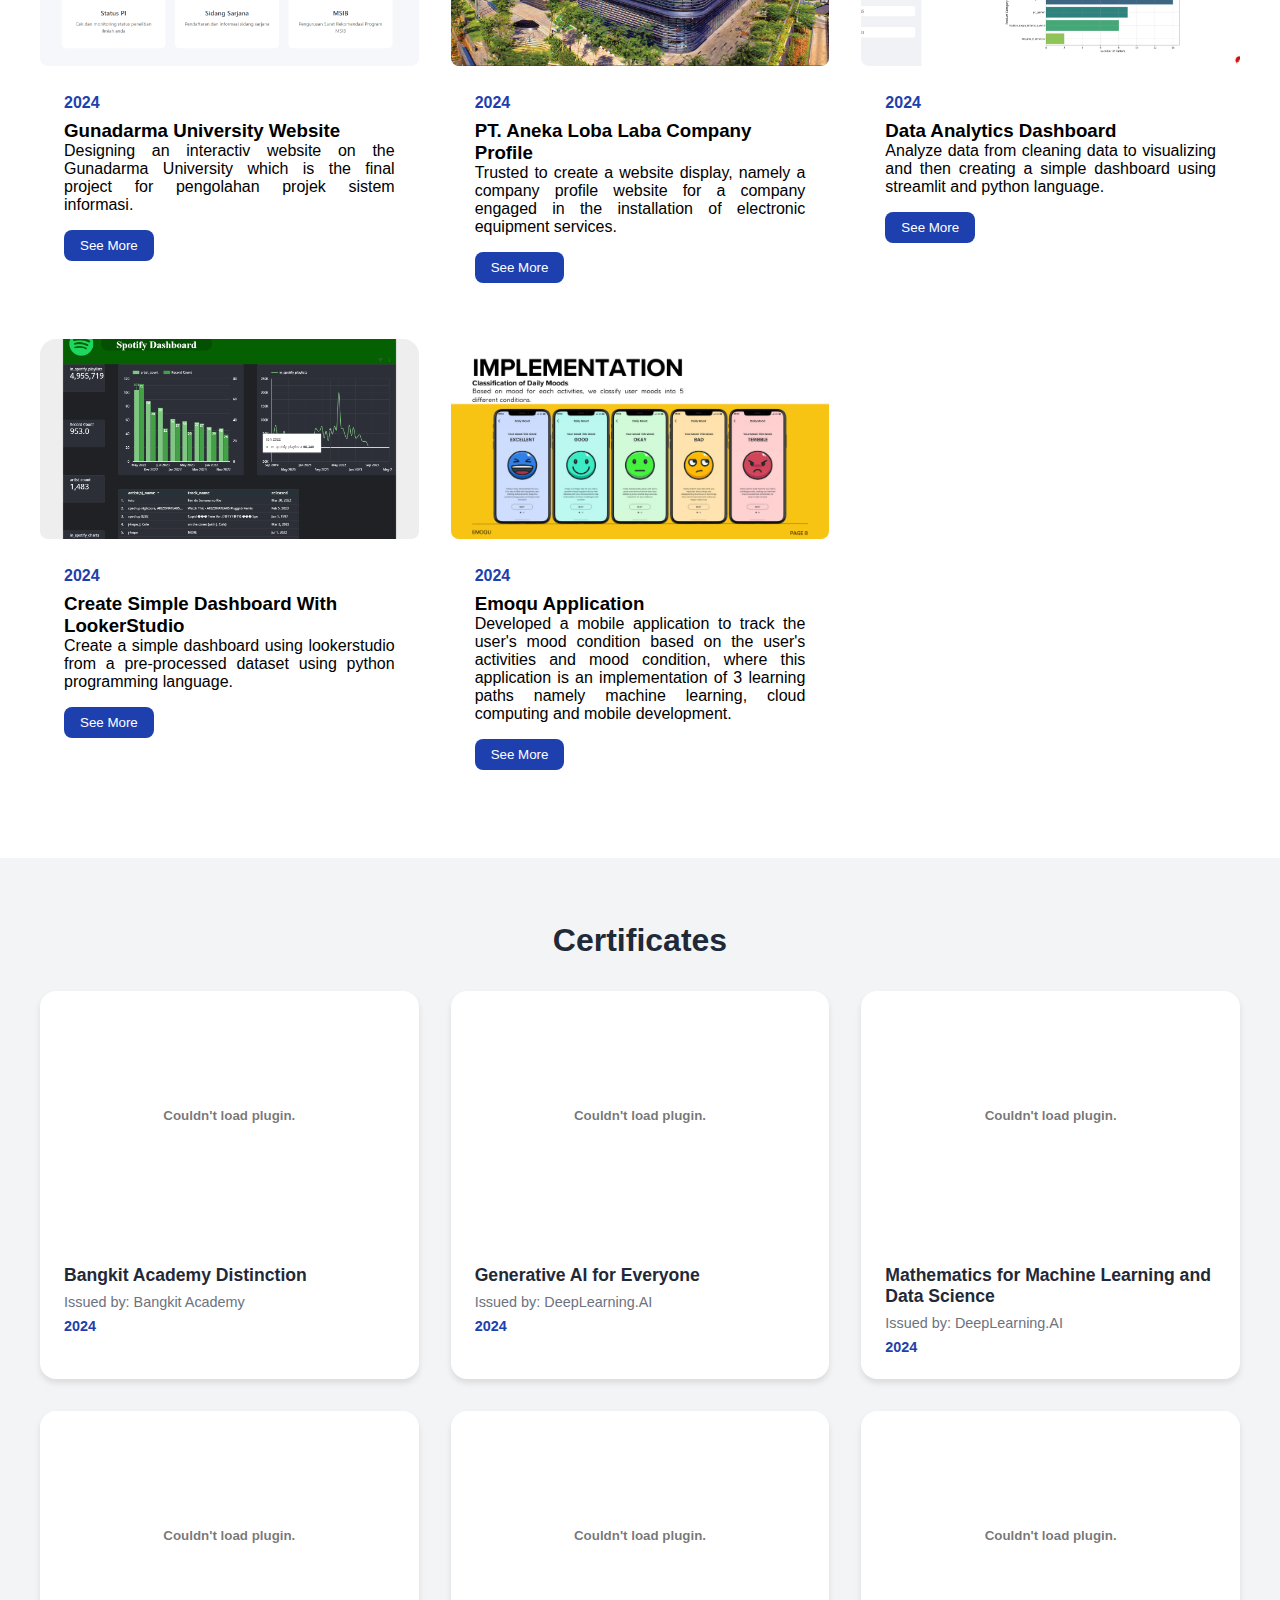
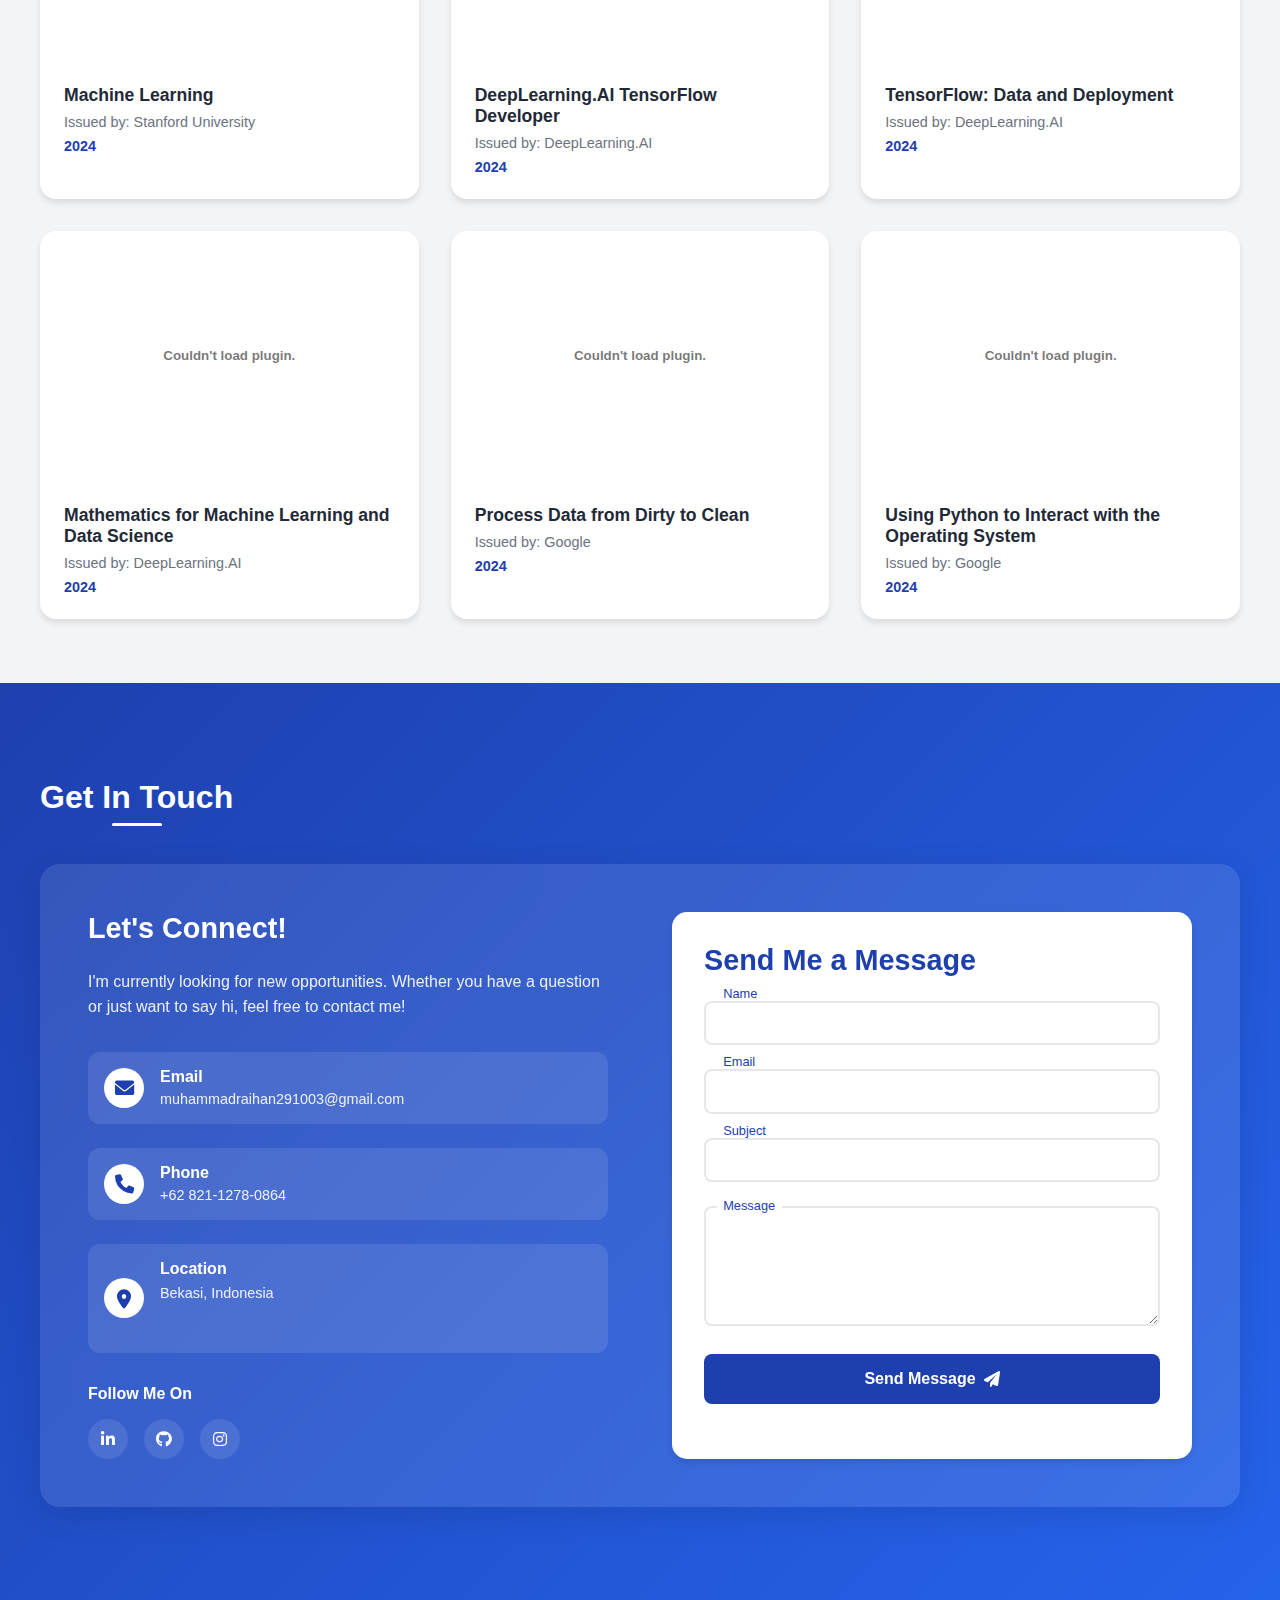
==== commit 1c59026c: "Update portofolio.html" ====
--- a/portofolio.html
+++ b/portofolio.html
@@ -317,7 +317,7 @@
                 <div class="experience-details">
                   <div class="experience-header">
                     <div>
-                      <h3>Proggramer</h3>
+                      <h3>Machine Learning Engineer</h3>
                       <p>Badan Standardisasi Nasional</p>
                     </div>
                     <p class="experience-year">Feb 2025-Present</p>
